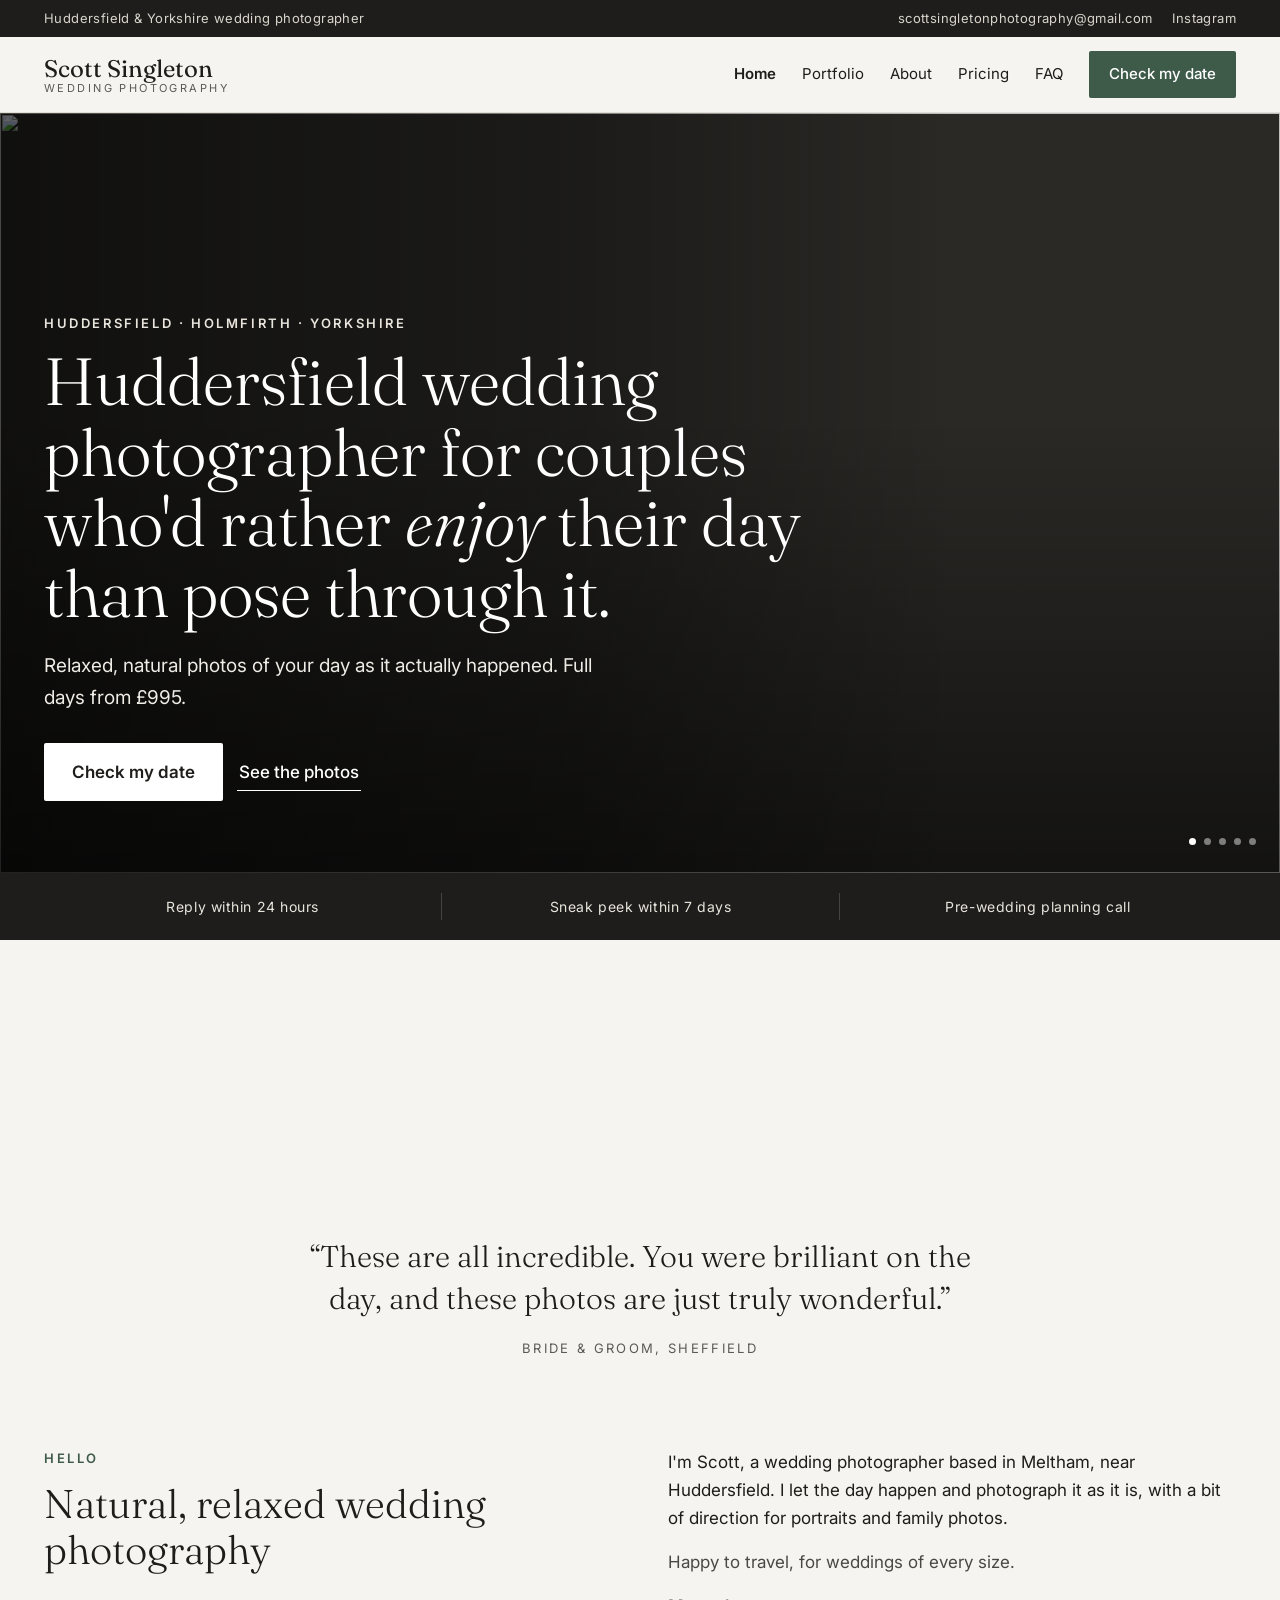
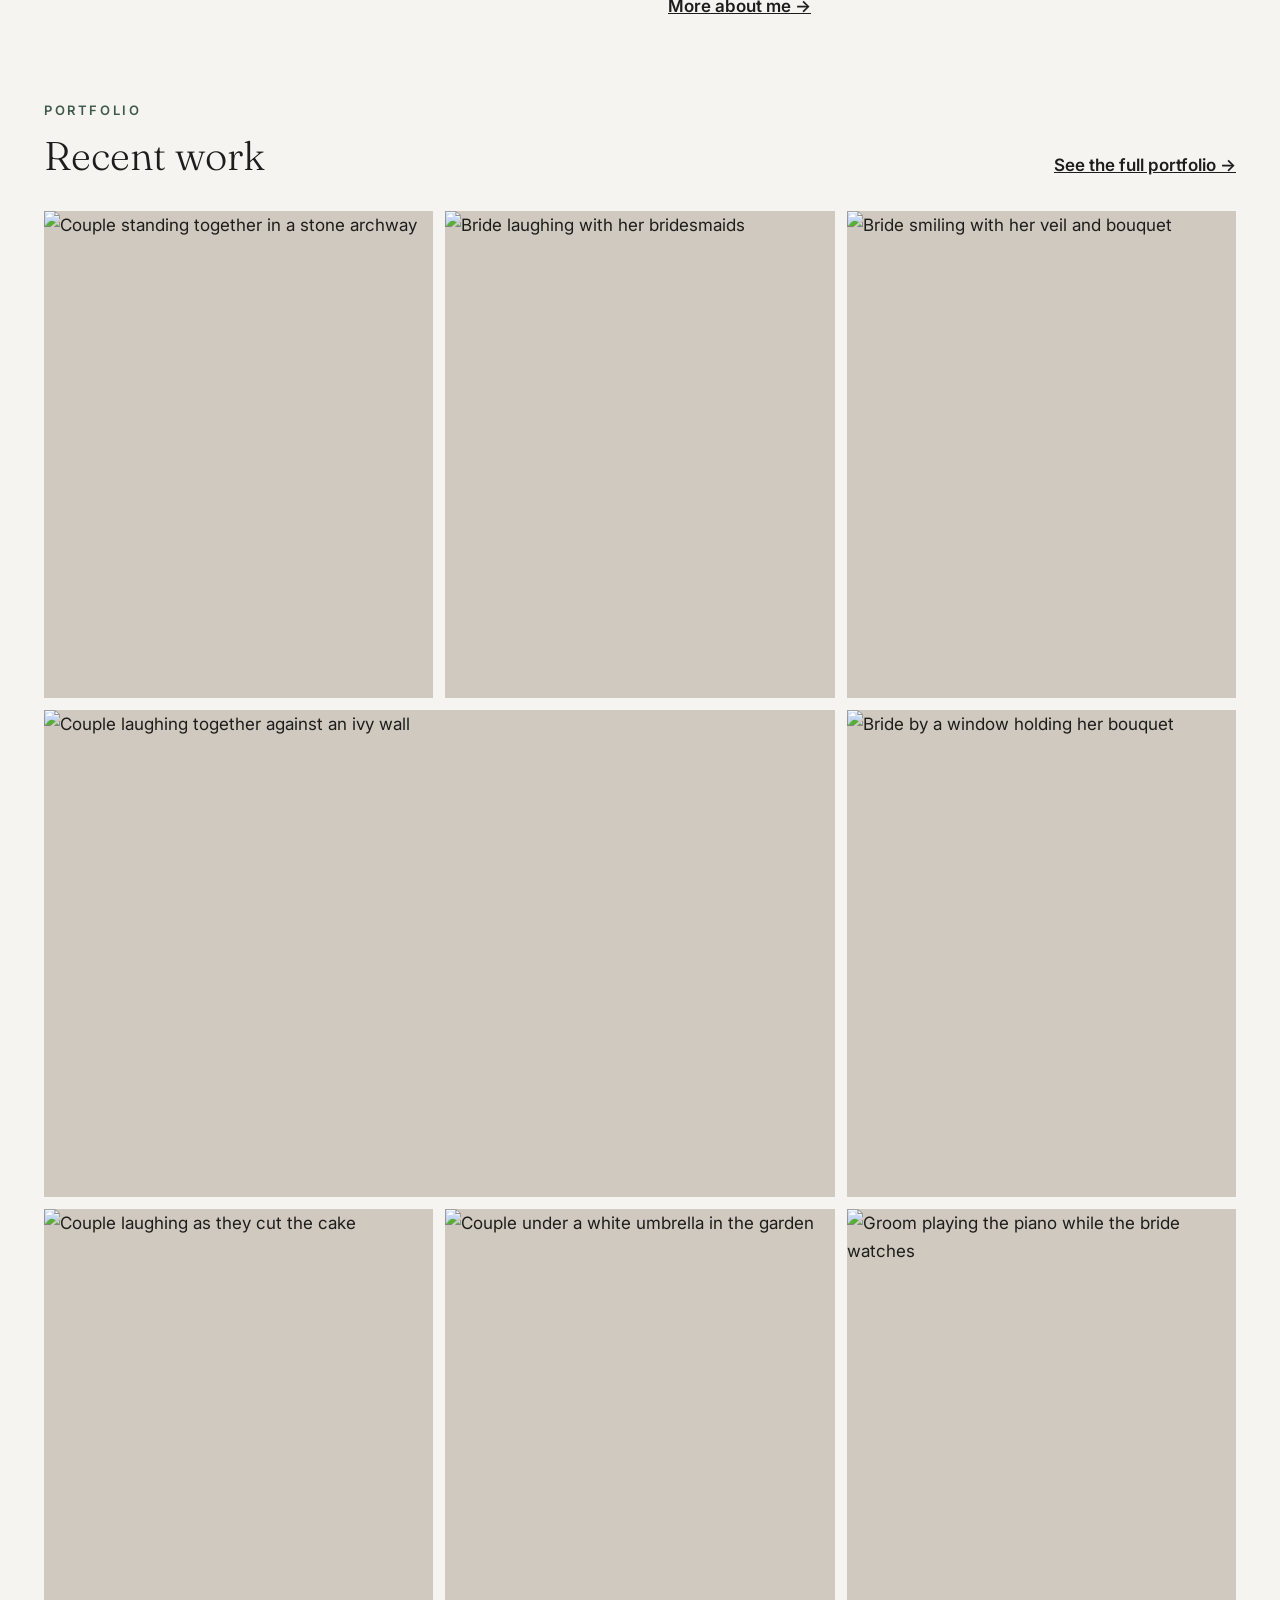
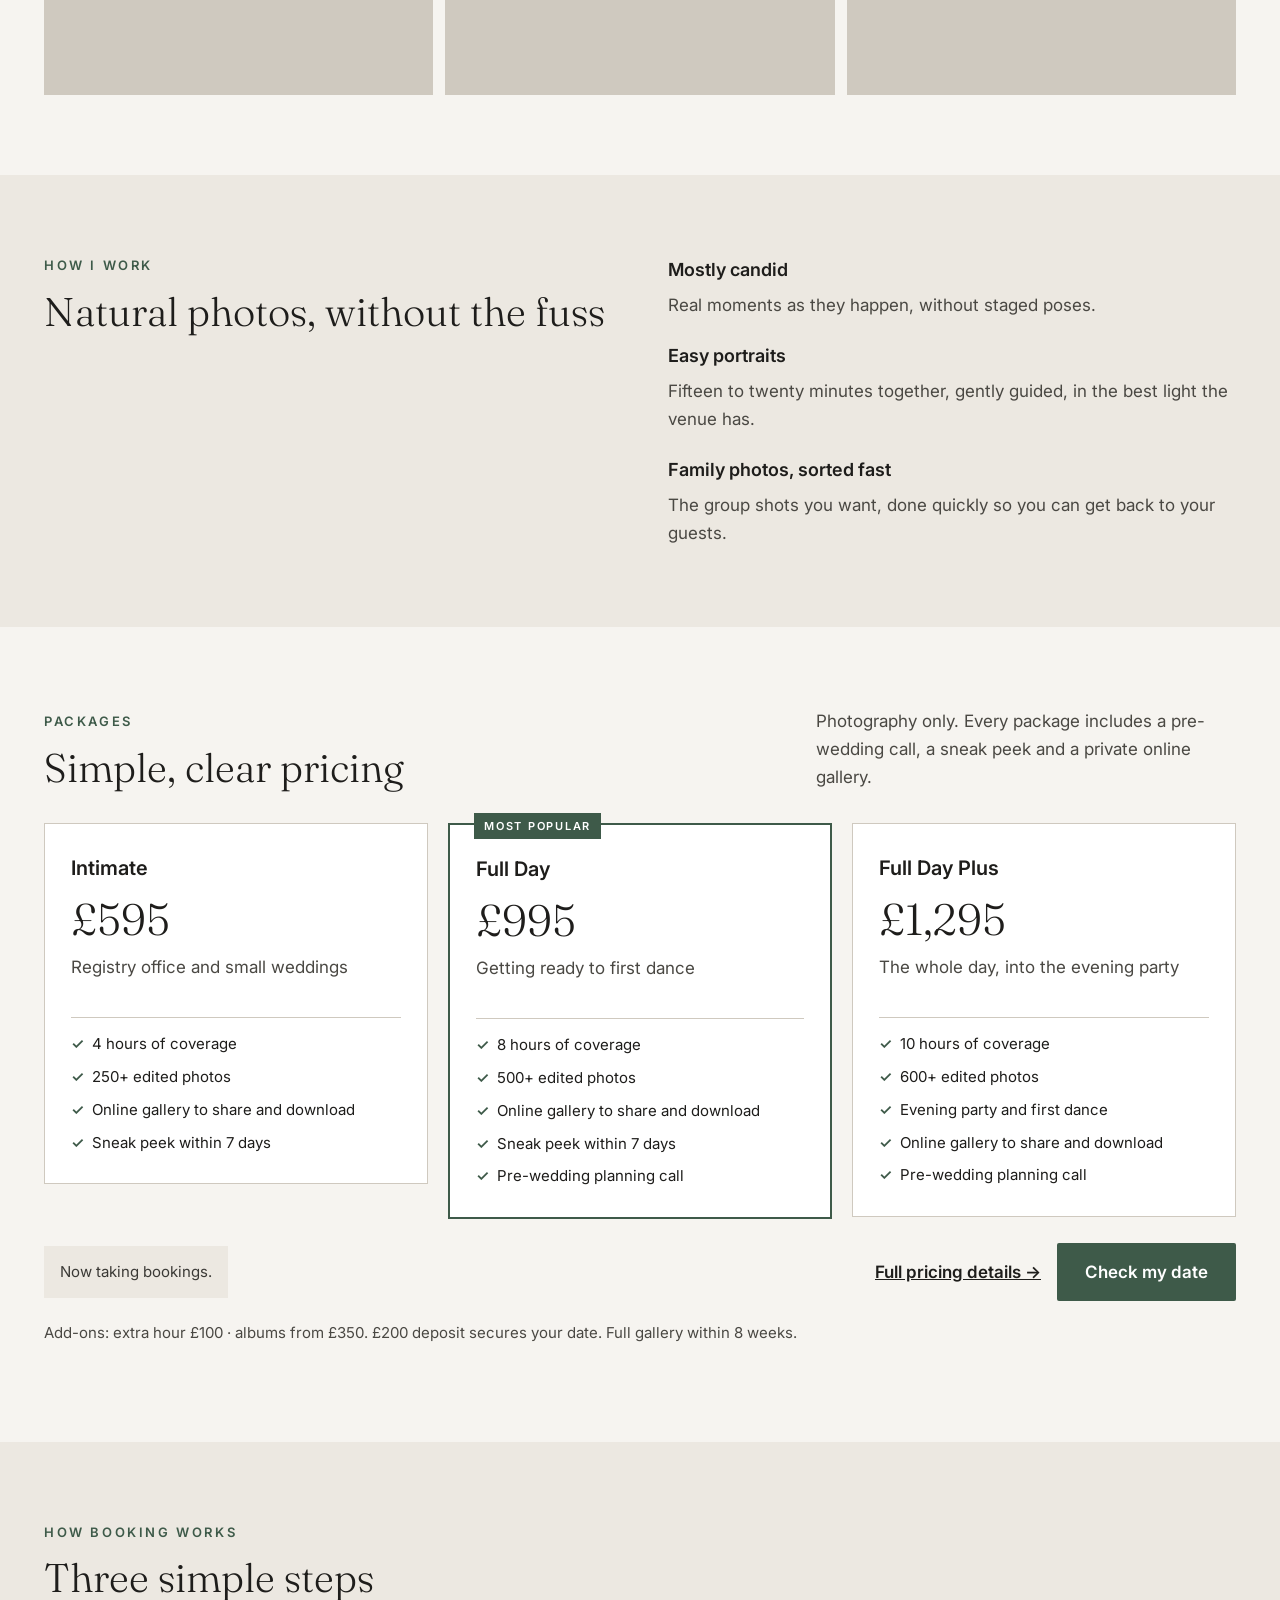
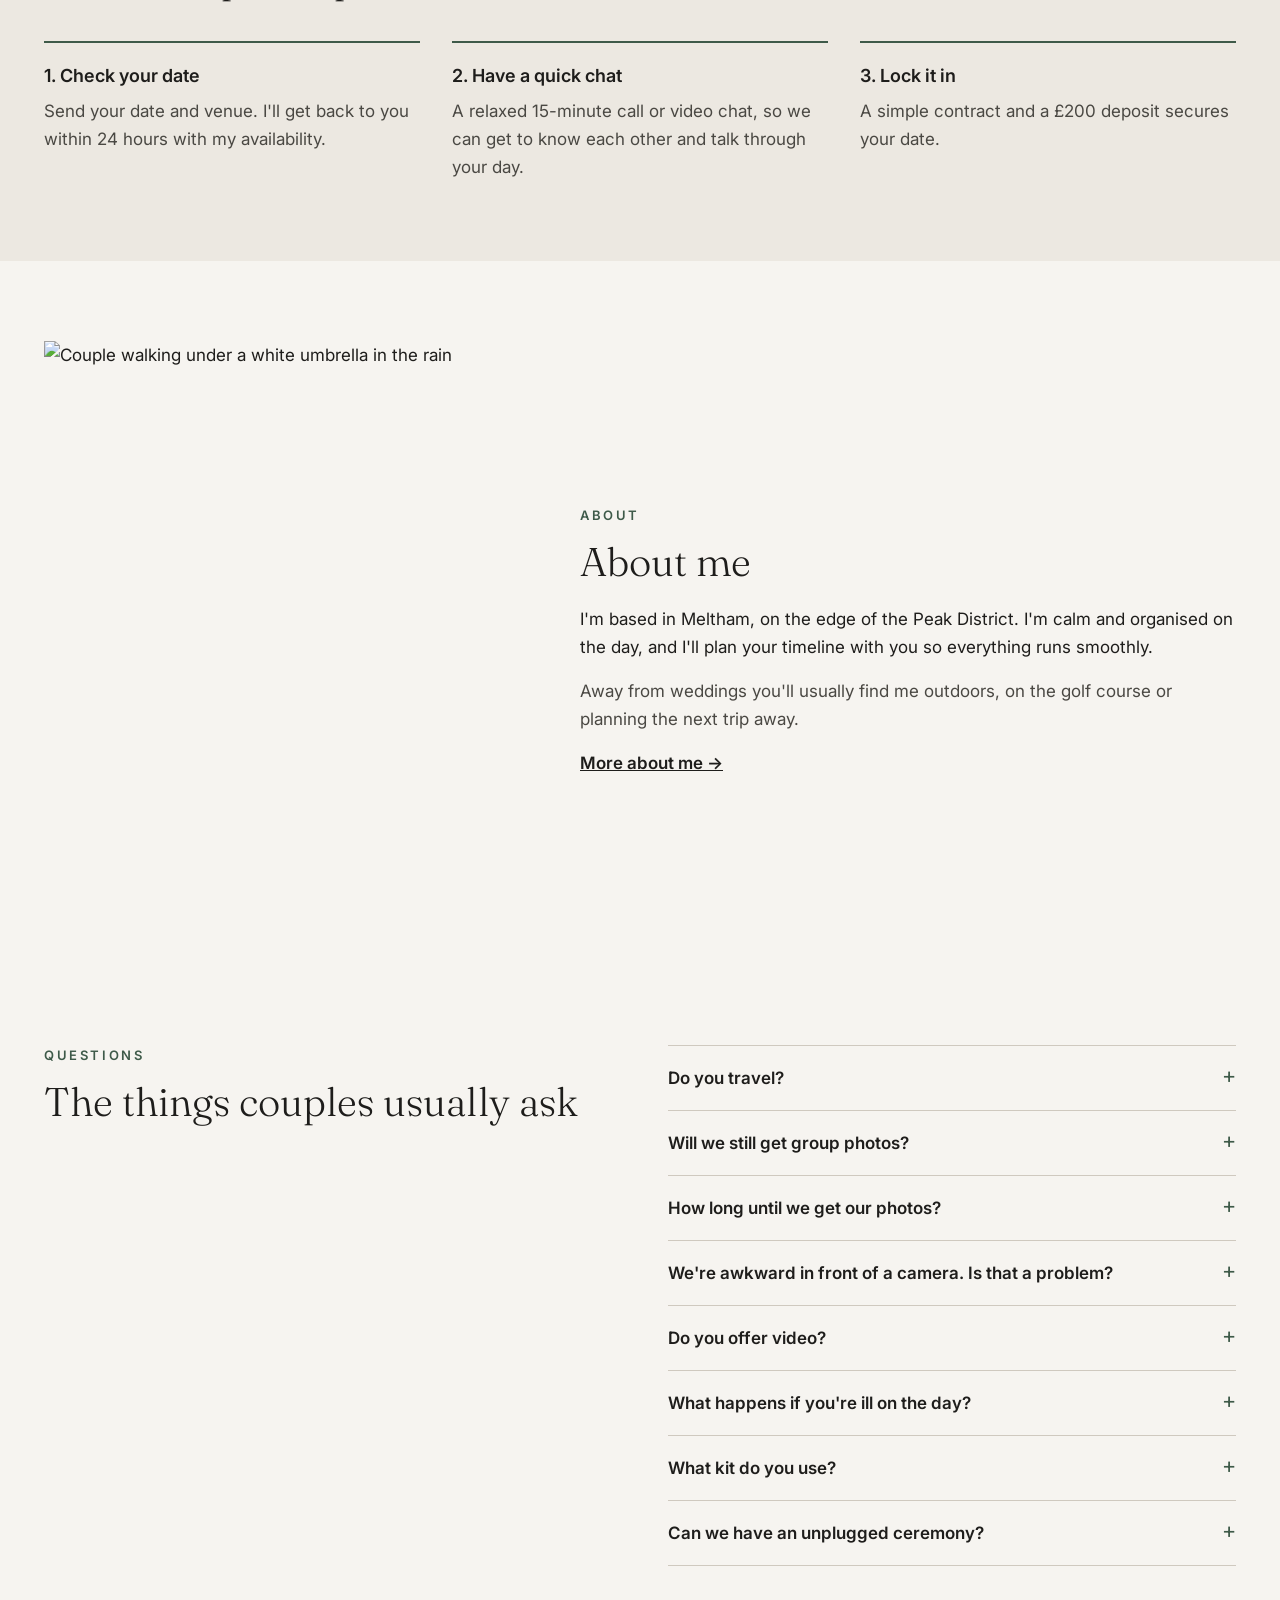
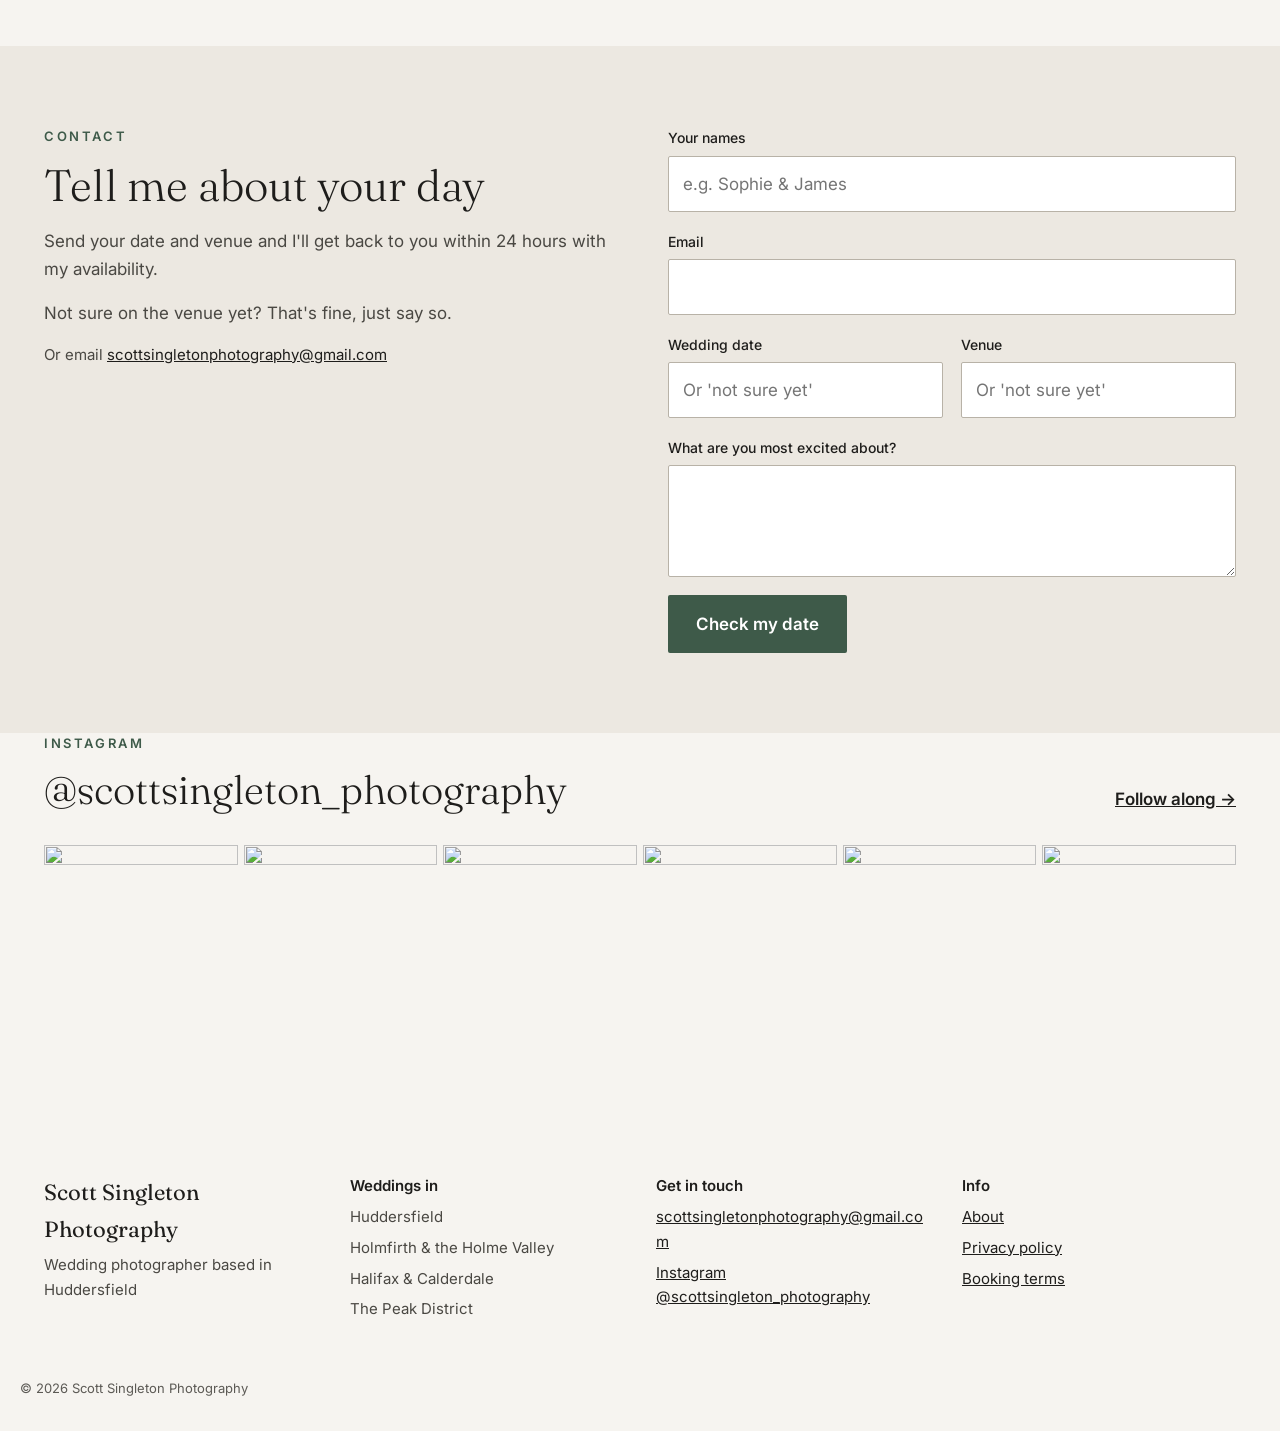
==== index.html @ a610e722 "Add files via upload" ====
<!doctype html>
<html lang="en-GB">
<head>
<meta charset="utf-8">
<meta name="viewport" content="width=device-width, initial-scale=1">
<title>Huddersfield Wedding Photographer | Scott Singleton Photography</title>
<meta name="description" content="Relaxed, natural wedding photography in Huddersfield, Holmfirth and across Yorkshire. Full days from £995. Check your date with Scott Singleton.">
<link rel="canonical" href="https://scottsingletonphotography.com/">
<meta property="og:title" content="Scott Singleton Photography – Huddersfield wedding photographer">
<meta property="og:description" content="Relaxed, natural wedding photography. Full days from £995.">
<meta property="og:image" content="https://scottsingletonphotography.com/images/hero-sparklers.jpg">
<meta property="og:type" content="website">
<link rel="icon" href="data:image/svg+xml,<svg xmlns='http://www.w3.org/2000/svg' viewBox='0 0 32 32'><rect width='32' height='32' fill='%233E5A49'/><text x='16' y='22' font-family='Georgia' font-size='16' fill='white' text-anchor='middle'>SS</text></svg>">
<link rel="preconnect" href="https://fonts.googleapis.com">
<link rel="preconnect" href="https://fonts.gstatic.com" crossorigin>
<link href="https://fonts.googleapis.com/css2?family=Fraunces:ital,opsz,wght@0,9..144,300;0,9..144,400;1,9..144,300&family=Inter:wght@400;500;600&display=swap" rel="stylesheet">
<link rel="stylesheet" href="style.css">
<script type="application/ld+json">{"@context":"https://schema.org","@type":"LocalBusiness","name":"Scott Singleton Photography","description":"Wedding photographer based in Huddersfield","url":"https://scottsingletonphotography.com","email":"scottsingletonphotography@gmail.com","image":"https://scottsingletonphotography.com/images/hero-sparklers.jpg","priceRange":"£595–£1295","address":{"@type":"PostalAddress","addressLocality":"Meltham, Huddersfield","addressRegion":"West Yorkshire","addressCountry":"GB"},"areaServed":["Huddersfield","Holmfirth","Halifax","West Yorkshire","Peak District"],"sameAs":["https://www.instagram.com/scottsingleton_photography/"]}</script>
</head>
<body>

<div class="topbar"><div class="wrap"><span>Huddersfield &amp; Yorkshire wedding photographer</span><span class="tb-r"><a href="mailto:scottsingletonphotography@gmail.com">scottsingletonphotography@gmail.com</a><a href="https://www.instagram.com/scottsingleton_photography/">Instagram</a></span></div></div>
<header class="site-header">
<div class="wrap">
<a class="brand" href="./"><b>Scott Singleton</b><small>Wedding Photography</small></a>
<nav class="nav" aria-label="Main">
<a href="./" aria-current="page">Home</a>
<a href="portfolio.html">Portfolio</a>
<a href="about.html">About</a>
<a href="pricing.html">Pricing</a>
<a href="#faq">FAQ</a>
<a class="btn" href="#contact">Check my date</a>
</nav>
</div>
</header>

<main>
<section class="hero" id="top">
<div class="slides" aria-hidden="true">
<img class="slide is-on" src="images/hero-sparklers.jpg" alt="" fetchpriority="high">
<img class="slide" style="object-position:center 60%" src="images/hero-manor.jpg" alt="" loading="lazy" decoding="async">
<img class="slide" style="object-position:center 35%" src="images/hero-bridesmaids-wide.jpg" alt="" loading="lazy" decoding="async">
<img class="slide" src="images/hero-bench.jpg" alt="" loading="lazy" decoding="async">
<img class="slide" style="object-position:center 30%" src="images/hero-ivy.jpg" alt="" loading="lazy" decoding="async">
</div>
<div class="dots" aria-hidden="true"></div>
<div class="wrap">
<p class="eyebrow">Huddersfield · Holmfirth · Yorkshire</p>
<h1>Huddersfield wedding photographer for couples who'd rather <em>enjoy</em> their day than pose through it.</h1>
<p class="lead">Relaxed, natural photos of your day as it actually happened. Full days from £995.</p>
<div class="actions">
<a class="btn btn-light" href="#contact">Check my date</a>
<a class="ghost" href="#portfolio">See the photos</a>
</div>
</div>
</section>

<div class="trust" aria-label="What you can expect">
<div class="wrap">
<span>Reply within 24 hours</span>
<span>Sneak peek within 7 days</span>
<span>Pre-wedding planning call</span>
</div>
</div>
<div class="strip" aria-label="Recent photos"><a href="portfolio.html"><img src="images/p/pb050.jpg" alt="" loading="lazy" decoding="async"></a><a href="portfolio.html"><img src="images/p/hc133.jpg" alt="" loading="lazy" decoding="async"></a><a href="portfolio.html"><img src="images/p/pb126.jpg" alt="" loading="lazy" decoding="async"></a><a href="portfolio.html"><img src="images/p/pb103.jpg" alt="" loading="lazy" decoding="async"></a><a href="portfolio.html"><img src="images/p/hc122.jpg" alt="" loading="lazy" decoding="async"></a><a href="portfolio.html"><img src="images/p/hc130.jpg" alt="" loading="lazy" decoding="async"></a><a href="portfolio.html"><img src="images/p/pb040.jpg" alt="" loading="lazy" decoding="async"></a><a href="portfolio.html"><img src="images/p/pb129.jpg" alt="" loading="lazy" decoding="async"></a><a href="portfolio.html"><img src="images/p/hc157.jpg" alt="" loading="lazy" decoding="async"></a><a href="portfolio.html"><img src="images/p/pb001.jpg" alt="" loading="lazy" decoding="async"></a></div>

<section class="review" aria-label="What couples say">
<div class="wrap">
<figure>
<blockquote>&ldquo;These are all incredible. You were brilliant on the day, and these photos are just truly wonderful.&rdquo;</blockquote>
<figcaption>Bride &amp; Groom, Sheffield</figcaption>
</figure>
</div>
</section>
<section>
<div class="wrap split">
<div><p class="eyebrow">Hello</p><h2>Natural, relaxed wedding photography</h2></div>
<div>
<p>I'm Scott, a wedding photographer based in Meltham, near Huddersfield. I let the day happen and photograph it as it is, with a bit of direction for portraits and family photos.</p>
<p class="muted">Happy to travel, for weddings of every size.</p>
<a class="link" href="about.html">More about me →</a>
</div>
</div>
</section>

<section id="portfolio" style="padding-top:0">
<div class="wrap">
<div class="sechead"><div><p class="eyebrow">Portfolio</p><h2>Recent work</h2></div><a class="link" href="portfolio.html">See the full portfolio →</a></div>
<div class="grid">
<figure><img src="images/archway.jpg" alt="Couple standing together in a stone archway" loading="lazy" decoding="async"></figure>
<figure><img src="images/p/pb103.jpg" alt="Bride laughing with her bridesmaids" loading="lazy" decoding="async"></figure>
<figure><img src="images/bride-veil.jpg" alt="Bride smiling with her veil and bouquet" loading="lazy" decoding="async"></figure>
<figure class="wide"><img src="images/hero-ivy.jpg" alt="Couple laughing together against an ivy wall" loading="lazy" decoding="async"></figure>
<figure><img src="images/window-bride.jpg" alt="Bride by a window holding her bouquet" loading="lazy" decoding="async"></figure>
<figure><img src="images/p/hc122.jpg" alt="Couple laughing as they cut the cake" loading="lazy" decoding="async"></figure>
<figure><img src="images/umbrella-couple.jpg" alt="Couple under a white umbrella in the garden" loading="lazy" decoding="async"></figure>
<figure><img src="images/piano.jpg" alt="Groom playing the piano while the bride watches" loading="lazy" decoding="async"></figure>
</div>
</div>
</section>

<section class="bg-stone">
<div class="wrap split">
<div>
<p class="eyebrow">How I work</p>
<h2>Natural photos, without the fuss</h2>
</div>
<div style="display:flex;flex-direction:column;gap:22px">
<div><h3>Mostly candid</h3><p class="muted" style="margin:0">Real moments as they happen, without staged poses.</p></div>
<div><h3>Easy portraits</h3><p class="muted" style="margin:0">Fifteen to twenty minutes together, gently guided, in the best light the venue has.</p></div>
<div><h3>Family photos, sorted fast</h3><p class="muted" style="margin:0">The group shots you want, done quickly so you can get back to your guests.</p></div>
</div>
</div>
</section>

<section id="pricing">
<div class="wrap">
<div class="sechead"><div><p class="eyebrow">Packages</p><h2>Simple, clear pricing</h2></div><p class="muted" style="margin:0;max-width:420px">Photography only. Every package includes a pre-wedding call, a sneak peek and a private online gallery.</p></div>
<div class="packages">
<article class="pkg">
<h3>Intimate</h3><p class="price">£595</p><p class="muted">Registry office and small weddings</p>
<ul><li>4 hours of coverage</li><li>250+ edited photos</li><li>Online gallery to share and download</li><li>Sneak peek within 7 days</li></ul>
</article>
<article class="pkg pkg-main">
<p class="tag">Most popular</p>
<h3>Full Day</h3><p class="price">£995</p><p class="muted">Getting ready to first dance</p>
<ul><li>8 hours of coverage</li><li>500+ edited photos</li><li>Online gallery to share and download</li><li>Sneak peek within 7 days</li><li>Pre-wedding planning call</li></ul>
</article>
<article class="pkg">
<h3>Full Day Plus</h3><p class="price">£1,295</p><p class="muted">The whole day, into the evening party</p>
<ul><li>10 hours of coverage</li><li>600+ edited photos</li><li>Evening party and first dance</li><li>Online gallery to share and download</li><li>Pre-wedding planning call</li></ul>
</article>
</div>
<div class="pkg-foot"><p class="note" style="margin:0">Now taking bookings.</p><div style="display:flex;gap:16px;align-items:center;flex-wrap:wrap"><a class="link" href="pricing.html">Full pricing details →</a><a class="btn" href="#contact">Check my date</a></div></div>
<p class="muted" style="font-size:15px;margin-top:20px">Add-ons: extra hour £100 · albums from £350. £200 deposit secures your date. Full gallery within 8 weeks.</p>
</div>
</section>

<section class="bg-stone">
<div class="wrap">
<p class="eyebrow">How booking works</p>
<h2 style="margin-bottom:40px">Three simple steps</h2>
<ol class="steps">
<li><h3>1. Check your date</h3><p>Send your date and venue. I'll get back to you within 24 hours with my availability.</p></li>
<li><h3>2. Have a quick chat</h3><p>A relaxed 15-minute call or video chat, so we can get to know each other and talk through your day.</p></li>
<li><h3>3. Lock it in</h3><p>A simple contract and a £200 deposit secures your date.</p></li>
</ol>
</div>
</section>

<section>
<div class="wrap split center">
<img class="portrait" src="images/umbrella-walk.jpg" alt="Couple walking under a white umbrella in the rain" loading="lazy" decoding="async" style="max-width:480px">
<div>
<p class="eyebrow">About</p>
<h2 style="margin-bottom:20px">About me</h2>
<p>I'm based in Meltham, on the edge of the Peak District. I'm calm and organised on the day, and I'll plan your timeline with you so everything runs smoothly.</p>
<p class="muted">Away from weddings you'll usually find me outdoors, on the golf course or planning the next trip away.</p>
<a class="link" href="about.html">More about me →</a>
</div>
</div>
</section>

<section id="faq" style="padding-top:24px">
<div class="wrap split">
<div>
<p class="eyebrow">Questions</p>
<h2>The things couples usually ask</h2>
</div>
<div>
<details><summary>Do you travel?</summary><p>Yes. Anywhere within 30 miles of Huddersfield is included, and further afield is 45p a mile.</p></details>
<details><summary>Will we still get group photos?</summary><p>Yes. Send me your list before the day and I'll work through it quickly, usually in 20 minutes or less, so you can get back to your guests.</p></details>
<details><summary>How long until we get our photos?</summary><p>A sneak peek within 7 days and your full gallery within 8 weeks, often sooner.</p></details>
<details><summary>We're awkward in front of a camera. Is that a problem?</summary><p>Not at all. Most couples say this. The day is mostly candid, and for portraits I'll give you simple things to do rather than poses to hold.</p></details>
<details><summary>Do you offer video?</summary><p>No, I focus on photography only. I'm happy to work alongside your videographer.</p></details>
<details><summary>What happens if you're ill on the day?</summary><p>It's very unlikely, but if I can't make it I'll arrange a suitable photographer to cover your wedding. If that isn't possible, you'll get a full refund.</p></details>
<details><summary>What kit do you use?</summary><p>Professional Canon mirrorless cameras with fast lenses, so dark churches and evening receptions are no problem.</p></details>
<details><summary>Can we have an unplugged ceremony?</summary><p>Yes, and I'd recommend it. Your officiant can ask guests to put phones away, so you get photos of faces rather than screens.</p></details>
</div>
</div>
</section>

<section id="contact" class="bg-stone">
<div class="wrap split">
<div>
<p class="eyebrow">Contact</p>
<h2 style="font-size:clamp(34px,4vw,44px);margin-bottom:16px">Tell me about your day</h2>
<p class="muted">Send your date and venue and I'll get back to you within 24 hours with my availability.</p>
<p class="muted">Not sure on the venue yet? That's fine, just say so.</p>
<p style="font-size:15px" class="muted">Or email <a href="mailto:scottsingletonphotography@gmail.com">scottsingletonphotography@gmail.com</a></p>
</div>
<form class="enquiry" action="https://formsubmit.co/scottsingletonphotography@gmail.com" method="POST">
<input type="hidden" name="_subject" value="New wedding enquiry – scottsingletonphotography.com">
<input type="hidden" name="_next" value="https://scottsingletonphotography.com/thanks.html">
<input type="hidden" name="_template" value="table">
<input type="text" name="_honey" class="hp" tabindex="-1" autocomplete="off" aria-hidden="true">
<div class="field full"><label for="names">Your names</label><input id="names" name="Names" type="text" placeholder="e.g. Sophie & James" required></div>
<div class="field full"><label for="email">Email</label><input id="email" name="email" type="email" required></div>
<div class="field"><label for="date">Wedding date</label><input id="date" name="Wedding date" type="text" placeholder="Or 'not sure yet'"></div>
<div class="field"><label for="venue">Venue</label><input id="venue" name="Venue" type="text" placeholder="Or 'not sure yet'"></div>
<div class="field full"><label for="excited">What are you most excited about?</label><textarea id="excited" name="Most excited about" rows="3"></textarea></div>
<div class="field full"><button class="btn" type="submit" style="justify-self:start;width:max-content">Check my date</button></div>
</form>
</div>
</section>
<section class="ig">
<div class="wrap">
<div class="sechead"><div><p class="eyebrow">Instagram</p><h2>@scottsingleton_photography</h2></div><a class="link" href="https://www.instagram.com/scottsingleton_photography/">Follow along →</a></div>
<div class="iggrid"><a href="https://www.instagram.com/scottsingleton_photography/"><img src="images/p/hc189.jpg" alt="" loading="lazy" decoding="async"></a><a href="https://www.instagram.com/scottsingleton_photography/"><img src="images/p/pb103.jpg" alt="" loading="lazy" decoding="async"></a><a href="https://www.instagram.com/scottsingleton_photography/"><img src="images/p/hc066.jpg" alt="" loading="lazy" decoding="async"></a><a href="https://www.instagram.com/scottsingleton_photography/"><img src="images/p/pb017.jpg" alt="" loading="lazy" decoding="async"></a><a href="https://www.instagram.com/scottsingleton_photography/"><img src="images/p/hc122.jpg" alt="" loading="lazy" decoding="async"></a><a href="https://www.instagram.com/scottsingleton_photography/"><img src="images/p/pb085.jpg" alt="" loading="lazy" decoding="async"></a></div>
</div>
</section>
</main>

<footer class="site-footer">
<div class="wrap">
<div class="col"><span class="title">Scott Singleton Photography</span><span>Wedding photographer based in Huddersfield</span></div>
<div class="col"><b>Weddings in</b><span>Huddersfield</span><span>Holmfirth &amp; the Holme Valley</span><span>Halifax &amp; Calderdale</span><span>The Peak District</span></div>
<div class="col"><b>Get in touch</b><a href="mailto:scottsingletonphotography@gmail.com">scottsingletonphotography@gmail.com</a><a href="https://www.instagram.com/scottsingleton_photography/" rel="me">Instagram @scottsingleton_photography</a></div>
<div class="col"><b>Info</b><a href="about.html">About</a><a href="privacy.html">Privacy policy</a><a href="terms.html">Booking terms</a></div>
</div>
</footer>
<div class="wrap legal">© 2026 Scott Singleton Photography</div>
<script>
(function(){var s=[].slice.call(document.querySelectorAll('.hero .slide'));if(s.length<2)return;
var d=document.querySelector('.hero .dots'),i=0,t;
s.forEach(function(_,n){var b=document.createElement('span');if(!n)b.className='on';d.appendChild(b);});
var dots=[].slice.call(d.children);
s.slice(1).forEach(function(im){im.loading='eager';});
function go(n){s[i].classList.remove('is-on');dots[i].className='';i=n%s.length;s[i].classList.add('is-on');dots[i].className='on';}
function start(){t=setInterval(function(){go(i+1)},5000);}
if(!matchMedia('(prefers-reduced-motion: reduce)').matches)start();
document.addEventListener('visibilitychange',function(){clearInterval(t);if(!document.hidden)start();});
})();
</script>
</body>
</html>
---- style.css ----
:root{--ink:#1E1D1B;--muted:#4A4843;--soft:#5C5A55;--paper:#F6F4F0;--stone:#ECE8E1;--line:#CFC9BF;--accent:#3E5A49;--accent-dark:#2F4638}
*{box-sizing:border-box}
html{scroll-behavior:smooth;scroll-padding-top:80px}
body{margin:0;background:var(--paper);color:var(--ink);font-family:Inter,system-ui,-apple-system,sans-serif;font-size:17px;line-height:1.65;-webkit-font-smoothing:antialiased}
img{display:block;max-width:100%;height:auto}
a{color:var(--ink)}a:hover{color:var(--accent)}
.wrap{max-width:1240px;margin:0 auto;padding-left:24px;padding-right:24px}
.serif{font-family:Fraunces,Georgia,serif;font-weight:300}
h1,h2{font-family:Fraunces,Georgia,serif;font-weight:300;margin:0}
h2{font-size:clamp(30px,3.4vw,40px);line-height:1.15}
h3{margin:0 0 6px;font-size:18px;font-weight:600}
p{margin:0 0 16px}
.eyebrow{margin:0 0 12px;font-size:13px;letter-spacing:.2em;text-transform:uppercase;color:var(--accent);font-weight:600}
.muted{color:var(--muted)}
.btn{display:inline-block;text-decoration:none;background:var(--accent);color:#fff;padding:15px 28px;border-radius:2px;font-weight:600;border:0;font:inherit;font-weight:600;cursor:pointer}
.btn:hover{background:var(--accent-dark);color:#fff}
.btn-light{background:#fff;color:var(--ink)}.btn-light:hover{background:var(--stone);color:var(--ink)}
.link{font-weight:600}
section{padding:96px 0}
.bg-stone{background:var(--stone)}
.bg-dark{background:var(--ink);color:var(--paper)}

/* header */
.site-header{position:sticky;top:0;z-index:20;background:rgba(246,244,240,.96);backdrop-filter:blur(6px);border-bottom:1px solid #E2DED6}
.site-header .wrap{display:flex;align-items:center;justify-content:space-between;gap:16px;padding-top:14px;padding-bottom:14px}
.brand{text-decoration:none;display:flex;flex-direction:column;line-height:1.1}
.brand b{font-family:Fraunces,Georgia,serif;font-weight:400;font-size:24px}
.brand small{font-size:11px;letter-spacing:.22em;text-transform:uppercase;color:var(--soft)}
.nav{display:flex;align-items:center;gap:26px;font-size:15px}
.nav a{text-decoration:none}
.nav a.btn{padding:11px 20px;font-weight:500;white-space:nowrap}
@media(max-width:420px){.nav a.btn{padding:10px 14px;font-size:14px}}
.nav a[aria-current]{font-weight:600}
@media(max-width:820px){.nav a:not(.btn){display:none}.brand b{font-size:20px}}

/* hero */
.hero{position:relative;min-height:min(86vh,760px);display:flex;align-items:flex-end;color:#fff;padding:0;overflow:hidden;background:#2a2926}
.slides{position:absolute;inset:0}
.slide{position:absolute;inset:0;width:100%;height:100%;object-fit:cover;object-position:center 40%;opacity:0;transform:scale(1.06);transition:opacity 1.4s ease,transform 7s ease-out}
.slide.is-on{opacity:1;transform:scale(1)}
.dots{position:absolute;z-index:2;right:24px;bottom:28px;display:flex;gap:8px}
.dots span{width:7px;height:7px;border-radius:50%;background:rgba(255,255,255,.45);transition:background .4s}
.dots span.on{background:#fff}
@media(prefers-reduced-motion:reduce){.slide{transition:none;transform:none}}
.hero::after{content:"";position:absolute;inset:0;background:linear-gradient(90deg,rgba(0,0,0,.62) 0%,rgba(0,0,0,.35) 45%,rgba(0,0,0,0) 75%),linear-gradient(180deg,rgba(0,0,0,0) 40%,rgba(0,0,0,.55) 100%)}
.hero .wrap{position:relative;z-index:1;width:100%;padding-bottom:72px}
.hero .eyebrow{color:#E9E5DD}
.hero h1{max-width:860px;font-size:clamp(36px,5.2vw,70px);line-height:1.06}
.hero p.lead{margin:22px 0 30px;max-width:560px;font-size:19px;color:#EFECE6}
.hero .actions{display:flex;flex-wrap:wrap;gap:14px;align-items:center}
.hero .ghost{color:#fff;font-weight:500;text-decoration:none;border-bottom:1px solid #fff;padding:4px 2px}

.trust{background:var(--ink);color:#E9E5DD;padding:0}
.trust .wrap{display:grid;grid-template-columns:repeat(auto-fit,minmax(200px,1fr));gap:12px 16px;padding-top:20px;padding-bottom:20px;font-size:14px;letter-spacing:.04em}

.split{display:flex;flex-wrap:wrap;gap:48px 56px;align-items:flex-start}
.split>*{flex:1 1 380px}
.center{align-items:center}

/* portfolio */
.grid{display:grid;grid-template-columns:repeat(3,1fr);gap:12px}
.grid figure{margin:0;overflow:hidden;background:var(--line)}
.grid img{width:100%;height:100%;aspect-ratio:4/5;object-fit:cover;transition:transform .6s ease}
.grid figure:hover img{transform:scale(1.03)}
.grid .wide{grid-column:span 2}
.grid .wide{position:relative}
.grid .wide img{position:absolute;inset:0;aspect-ratio:auto;height:100%}
@media(max-width:820px){.grid{grid-template-columns:1fr 1fr}.grid .wide{grid-column:span 2}.grid .wide img{aspect-ratio:3/2}}
@media(max-width:520px){.grid{gap:8px}}

.steps{list-style:none;margin:0;padding:0;display:grid;grid-template-columns:repeat(auto-fit,minmax(240px,1fr));gap:32px}
.steps li{border-top:2px solid var(--accent);padding-top:18px}
.steps p{margin:0;color:var(--muted)}

.ticks{list-style:none;margin:0;padding:24px 0 0;border-top:1px solid var(--line);display:flex;flex-direction:column;gap:14px}
.note{padding:14px 16px;background:var(--stone);font-size:15px;color:#3A3935}

.portrait{aspect-ratio:4/5;width:100%;object-fit:cover}

details{border-top:1px solid var(--line);padding:18px 0}
details:last-child{border-bottom:1px solid var(--line)}
summary{cursor:pointer;font-weight:600;list-style:none;display:flex;justify-content:space-between;gap:16px}
summary::-webkit-details-marker{display:none}
summary::after{content:"+";font-weight:400;font-size:22px;line-height:1;color:var(--accent)}
details[open] summary::after{content:"–"}
details p{margin:10px 0 0;color:var(--muted)}

/* form */
form.enquiry{display:grid;grid-template-columns:1fr 1fr;gap:18px}
.field{display:flex;flex-direction:column;gap:6px}
.field.full{grid-column:1/-1}
label{font-size:14px;font-weight:500}
input,textarea{font:inherit;padding:13px 14px;border:1px solid #B8B2A7;border-radius:2px;background:#fff;color:var(--ink);width:100%}
input:focus,textarea:focus{outline:2px solid var(--accent);outline-offset:1px;border-color:var(--accent)}
textarea{resize:vertical}
@media(max-width:560px){form.enquiry{grid-template-columns:1fr}}
.hp{position:absolute;left:-9999px}

.site-footer{padding:56px 0}
.site-footer .wrap{display:grid;grid-template-columns:repeat(auto-fit,minmax(210px,1fr));gap:32px;font-size:15px;color:var(--muted)}
.site-footer .col{display:flex;flex-direction:column;gap:6px}
.site-footer .title{font-family:Fraunces,Georgia,serif;font-size:22px;color:var(--ink)}
.site-footer b{color:var(--ink);font-weight:600}
.legal{font-size:13px;color:var(--soft);padding:0 0 32px}

.prose{max-width:760px}
.prose h2{margin:40px 0 12px;font-size:28px}

@media(max-width:600px){section{padding:72px 0}.hero .wrap{padding-bottom:48px}}

.ptitle{display:flex;flex-wrap:wrap;align-items:baseline;justify-content:space-between;gap:8px 24px;margin-bottom:24px;border-top:1px solid var(--line);padding-top:24px}
.ptitle p{margin:0}
.masonry{columns:3 320px;column-gap:12px}
.masonry .m{display:block;margin:0 0 12px;break-inside:avoid;overflow:hidden;background:var(--line);cursor:zoom-in}
.masonry img{width:100%;transition:transform .6s ease}
.masonry .m:hover img{transform:scale(1.03)}
@media(max-width:520px){.masonry{columns:2;column-gap:8px}.masonry .m{margin-bottom:8px}}
.lb{position:fixed;inset:0;z-index:100;background:rgba(20,19,17,.94);display:flex;align-items:center;justify-content:center;padding:24px}
.lb[hidden]{display:none}
.lb img{max-width:100%;max-height:100%;object-fit:contain}
.lb button{position:absolute;background:none;border:0;color:#fff;font-size:44px;line-height:1;cursor:pointer;padding:12px 16px}
.lb-x{top:8px;right:8px}.lb-p{left:4px;top:50%;transform:translateY(-50%)}.lb-n{right:4px;top:50%;transform:translateY(-50%)}

section{padding:80px 0}
.sechead{display:flex;flex-wrap:wrap;align-items:flex-end;justify-content:space-between;gap:12px 32px;margin-bottom:32px}
.sechead h2{margin:0}
.packages{display:grid;grid-template-columns:repeat(3,1fr);gap:20px;align-items:start}
.pkg{background:#fff;border:1px solid var(--line);padding:28px 26px;display:flex;flex-direction:column;gap:6px}
.pkg h3{font-size:20px;margin:0}
.pkg .price{font-family:Fraunces,Georgia,serif;font-weight:300;font-size:44px;line-height:1.1;margin:4px 0}
.pkg ul{list-style:none;margin:14px 0 0;padding:14px 0 0;border-top:1px solid var(--line);display:flex;flex-direction:column;gap:8px;font-size:15px}
.pkg li::before{content:"✓";color:var(--accent);margin-right:8px;font-weight:600}
.pkg-main{border:2px solid var(--accent)}
.pkg .tag{margin:0 0 4px;font-size:12px;letter-spacing:.16em;text-transform:uppercase;color:var(--accent);font-weight:600}
.pkg-foot{display:flex;flex-wrap:wrap;gap:16px;align-items:center;justify-content:space-between;margin-top:24px}
@media(max-width:900px){.packages{grid-template-columns:1fr}}
@media(max-width:820px){.grid .wide{grid-column:span 2;aspect-ratio:3/2}}
.pkg{position:relative}
.pkg .tag{position:absolute;top:-12px;left:24px;margin:0;background:var(--accent);color:#fff;padding:4px 10px;font-size:11px}

.topbar{background:var(--ink);color:#D9D5CC;font-size:13px;letter-spacing:.03em}
.topbar .wrap{display:flex;justify-content:space-between;gap:16px;padding-top:8px;padding-bottom:8px}
.topbar a{color:#D9D5CC;text-decoration:none}.topbar a:hover{color:#fff}
.tb-r{display:flex;gap:20px}
@media(max-width:700px){.topbar .wrap>span:first-child{display:none}.topbar .wrap{justify-content:center}}
.strip{display:flex;gap:6px;overflow-x:auto;scrollbar-width:none;padding:6px 0;background:var(--paper)}
.strip::-webkit-scrollbar{display:none}
.strip a{flex:0 0 auto}
.strip img{height:220px;width:auto;display:block}
@media(max-width:600px){.strip img{height:150px}}
.iggrid{display:grid;grid-template-columns:repeat(6,1fr);gap:6px}
.iggrid img{aspect-ratio:1/1;object-fit:cover;width:100%;transition:opacity .3s}
.iggrid a:hover img{opacity:.85}
@media(max-width:700px){.iggrid{grid-template-columns:repeat(3,1fr)}}
.ig{padding-top:0}

.site-footer .col{min-width:0}
.site-footer a{overflow-wrap:anywhere}
.site-footer .wrap{grid-template-columns:repeat(auto-fit,minmax(230px,1fr))}

.incl{display:grid;grid-template-columns:repeat(3,minmax(0,1fr));gap:28px 32px}
.incl h3{font-size:17px}
.incl p{margin:0;color:var(--muted);font-size:15px}
@media(max-width:820px){.incl{grid-template-columns:1fr 1fr}}
@media(max-width:520px){.incl{grid-template-columns:1fr}}
table.prices{width:100%;border-collapse:collapse;font-size:16px}
table.prices th{text-align:left;font-weight:600;padding:0 0 10px;border-bottom:1px solid var(--ink)}
table.prices th:last-child,table.prices td:last-child{text-align:right;font-variant-numeric:tabular-nums;white-space:nowrap}
table.prices td{padding:13px 0;border-bottom:1px solid var(--line)}
.steps li h3{margin-bottom:6px}

.trust .wrap{grid-template-columns:repeat(3,minmax(0,1fr));gap:0;text-align:center}
.trust .wrap span{padding:2px 12px}
.trust .wrap span+span{border-left:1px solid #45433F}
@media(max-width:600px){.trust .wrap{grid-template-columns:1fr;gap:8px}.trust .wrap span+span{border-left:0}}
.review{padding:64px 0 8px}
.review figure{margin:0 auto;max-width:860px;text-align:center}
.review blockquote{margin:0;font-family:Fraunces,Georgia,serif;font-weight:300;font-size:clamp(22px,2.6vw,30px);line-height:1.4;text-wrap:balance}
.review figcaption{margin-top:18px;font-size:13px;letter-spacing:.18em;text-transform:uppercase;color:var(--soft)}
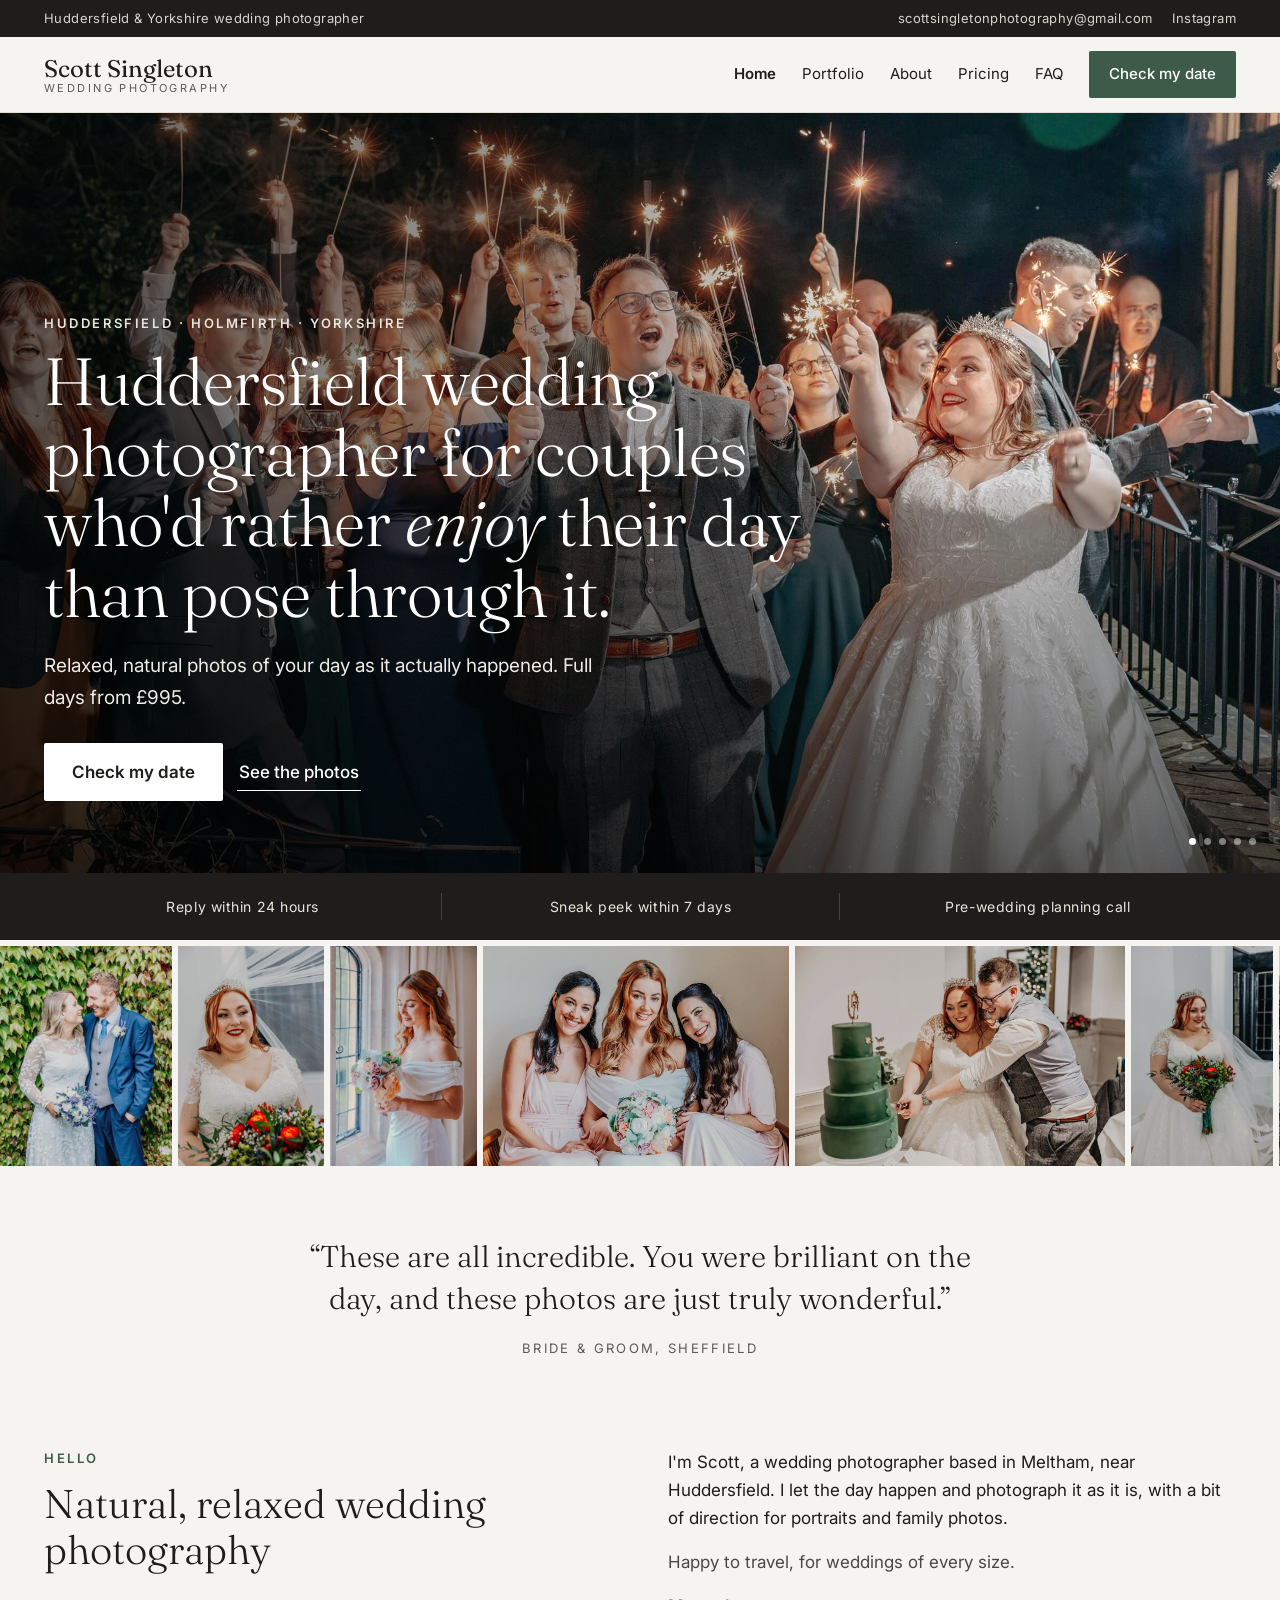
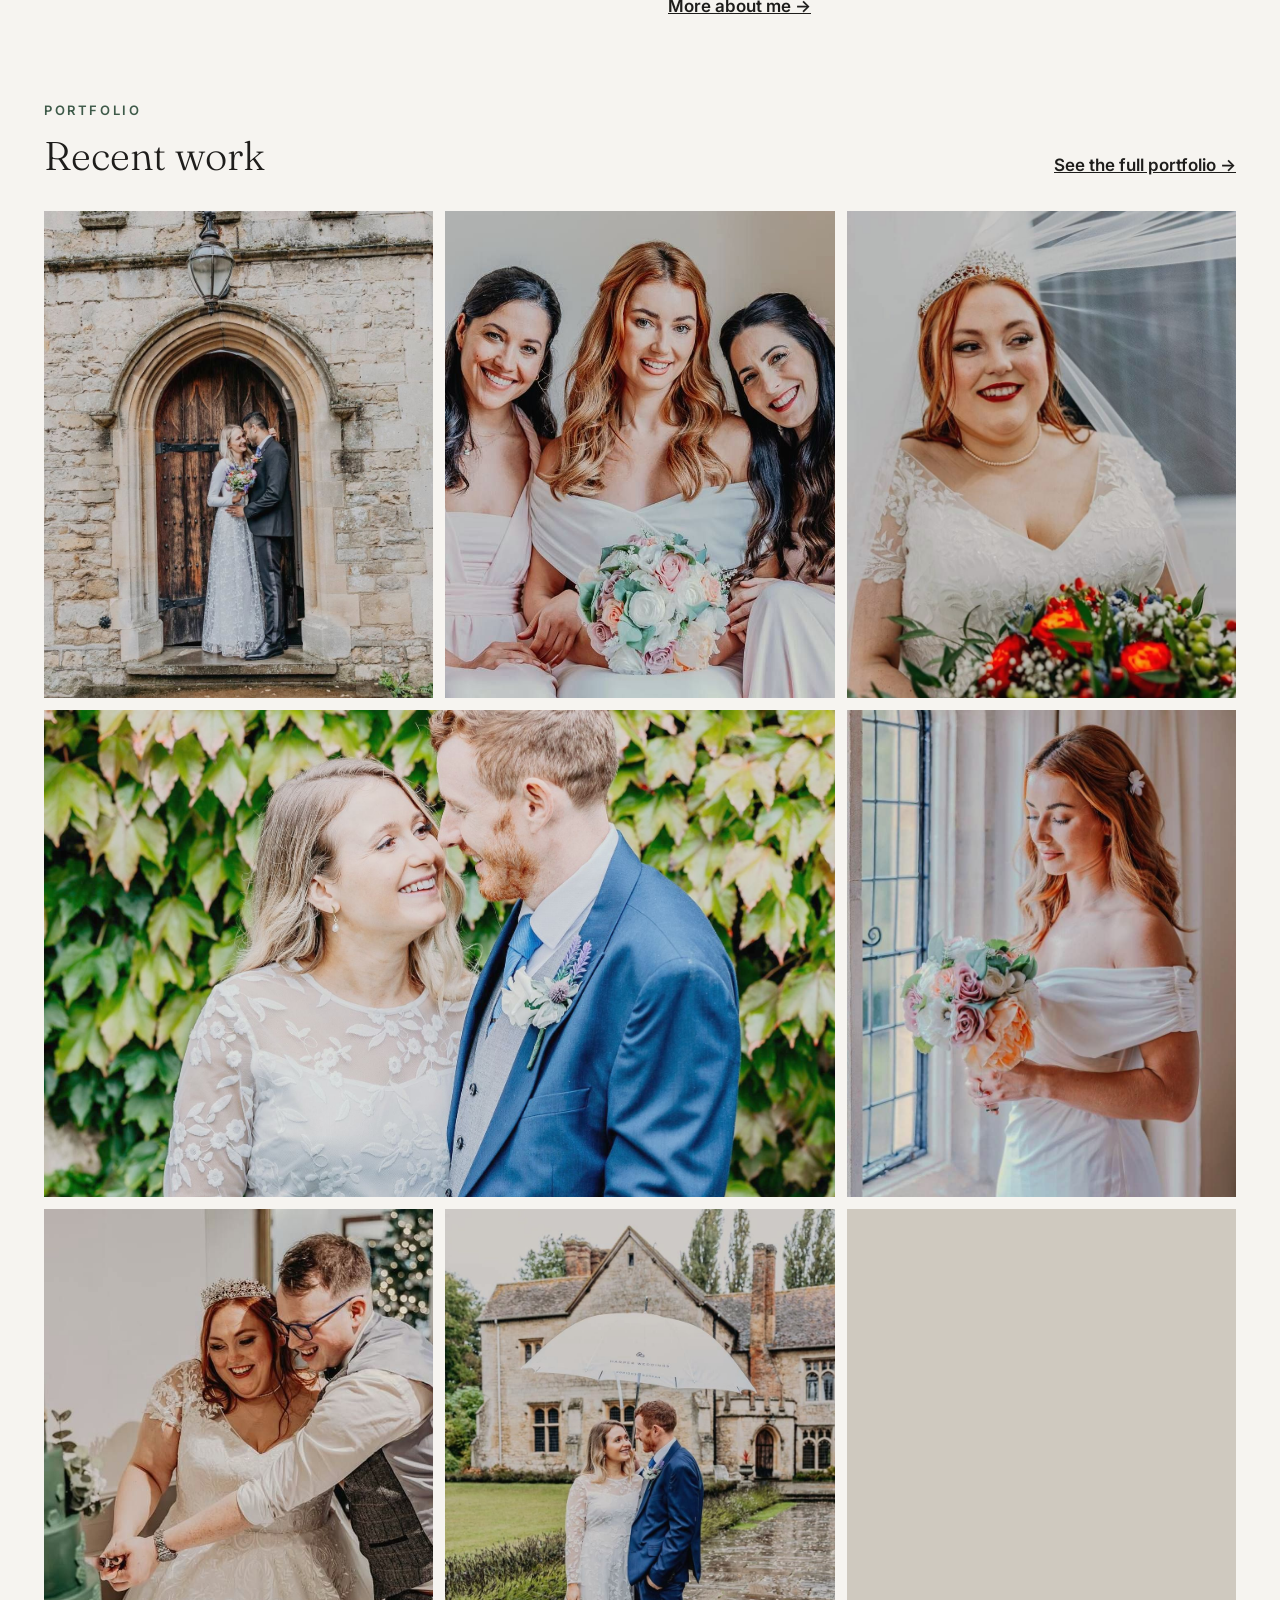
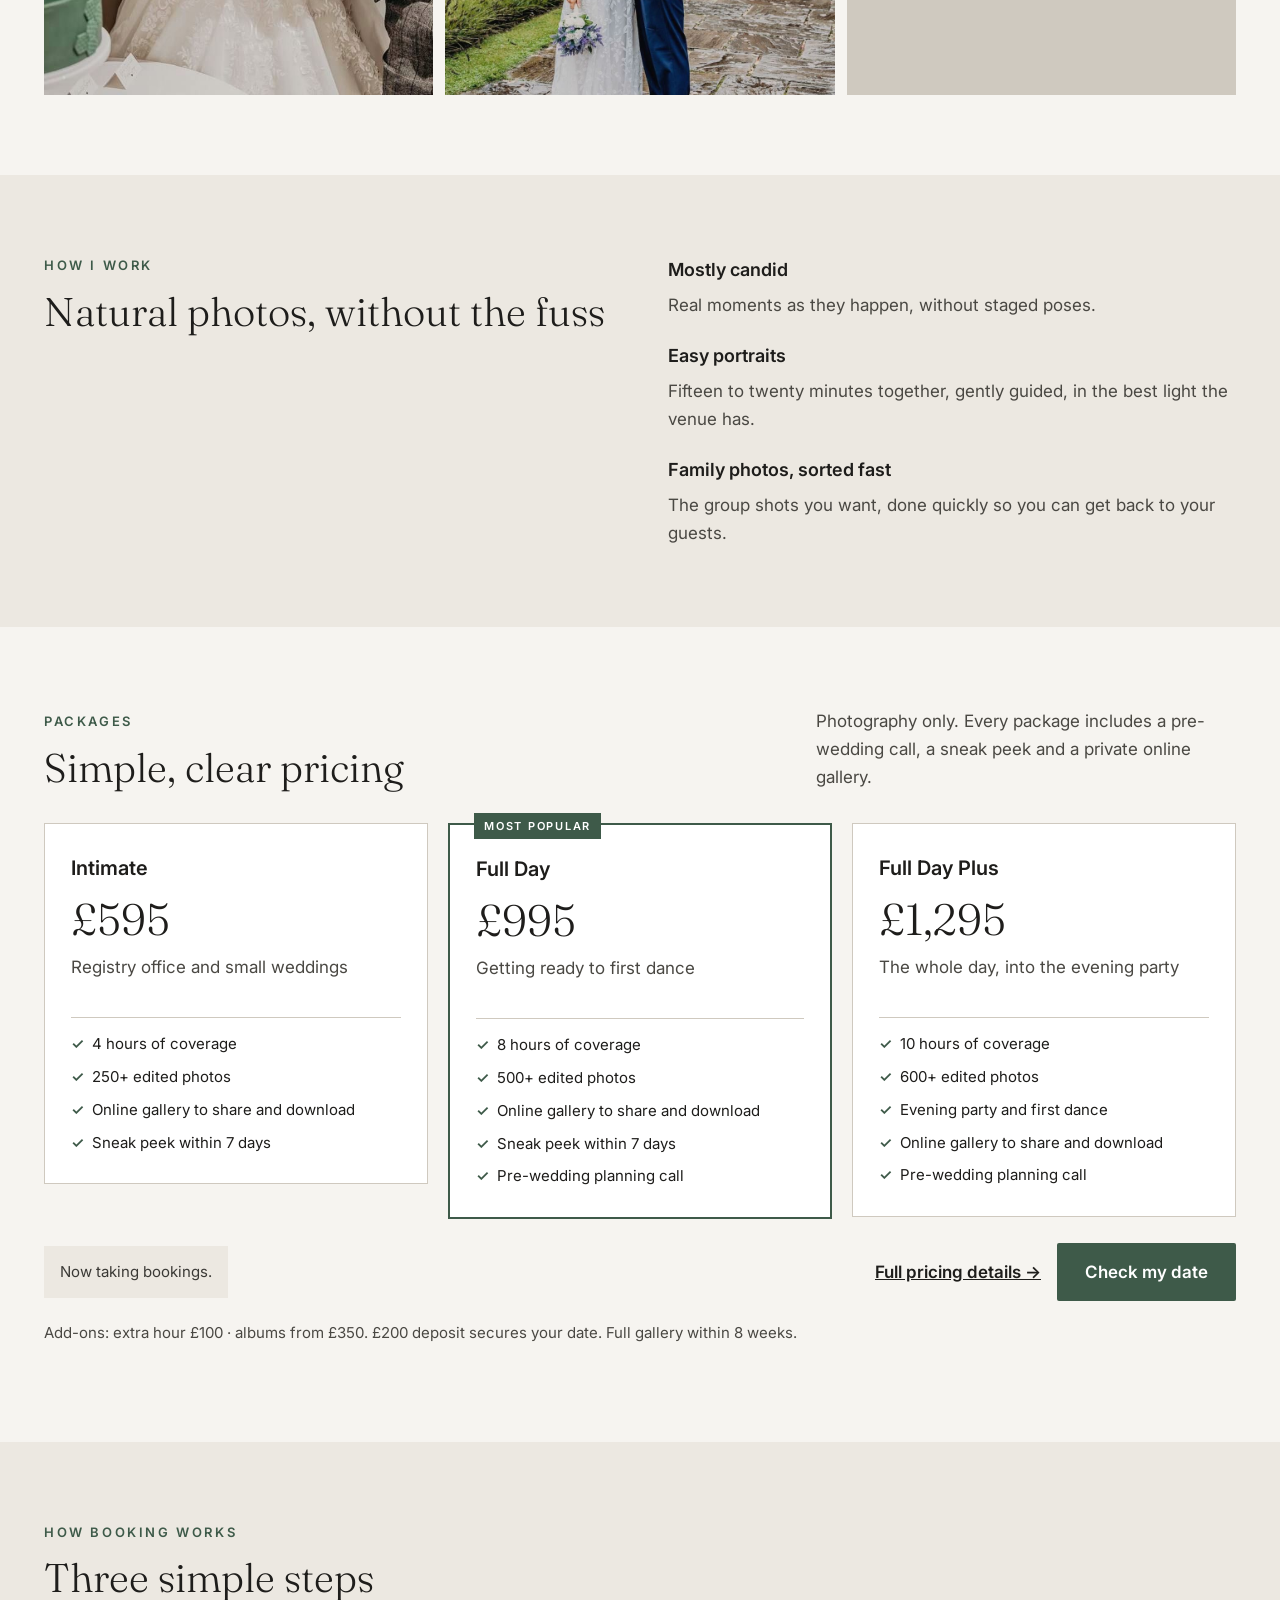
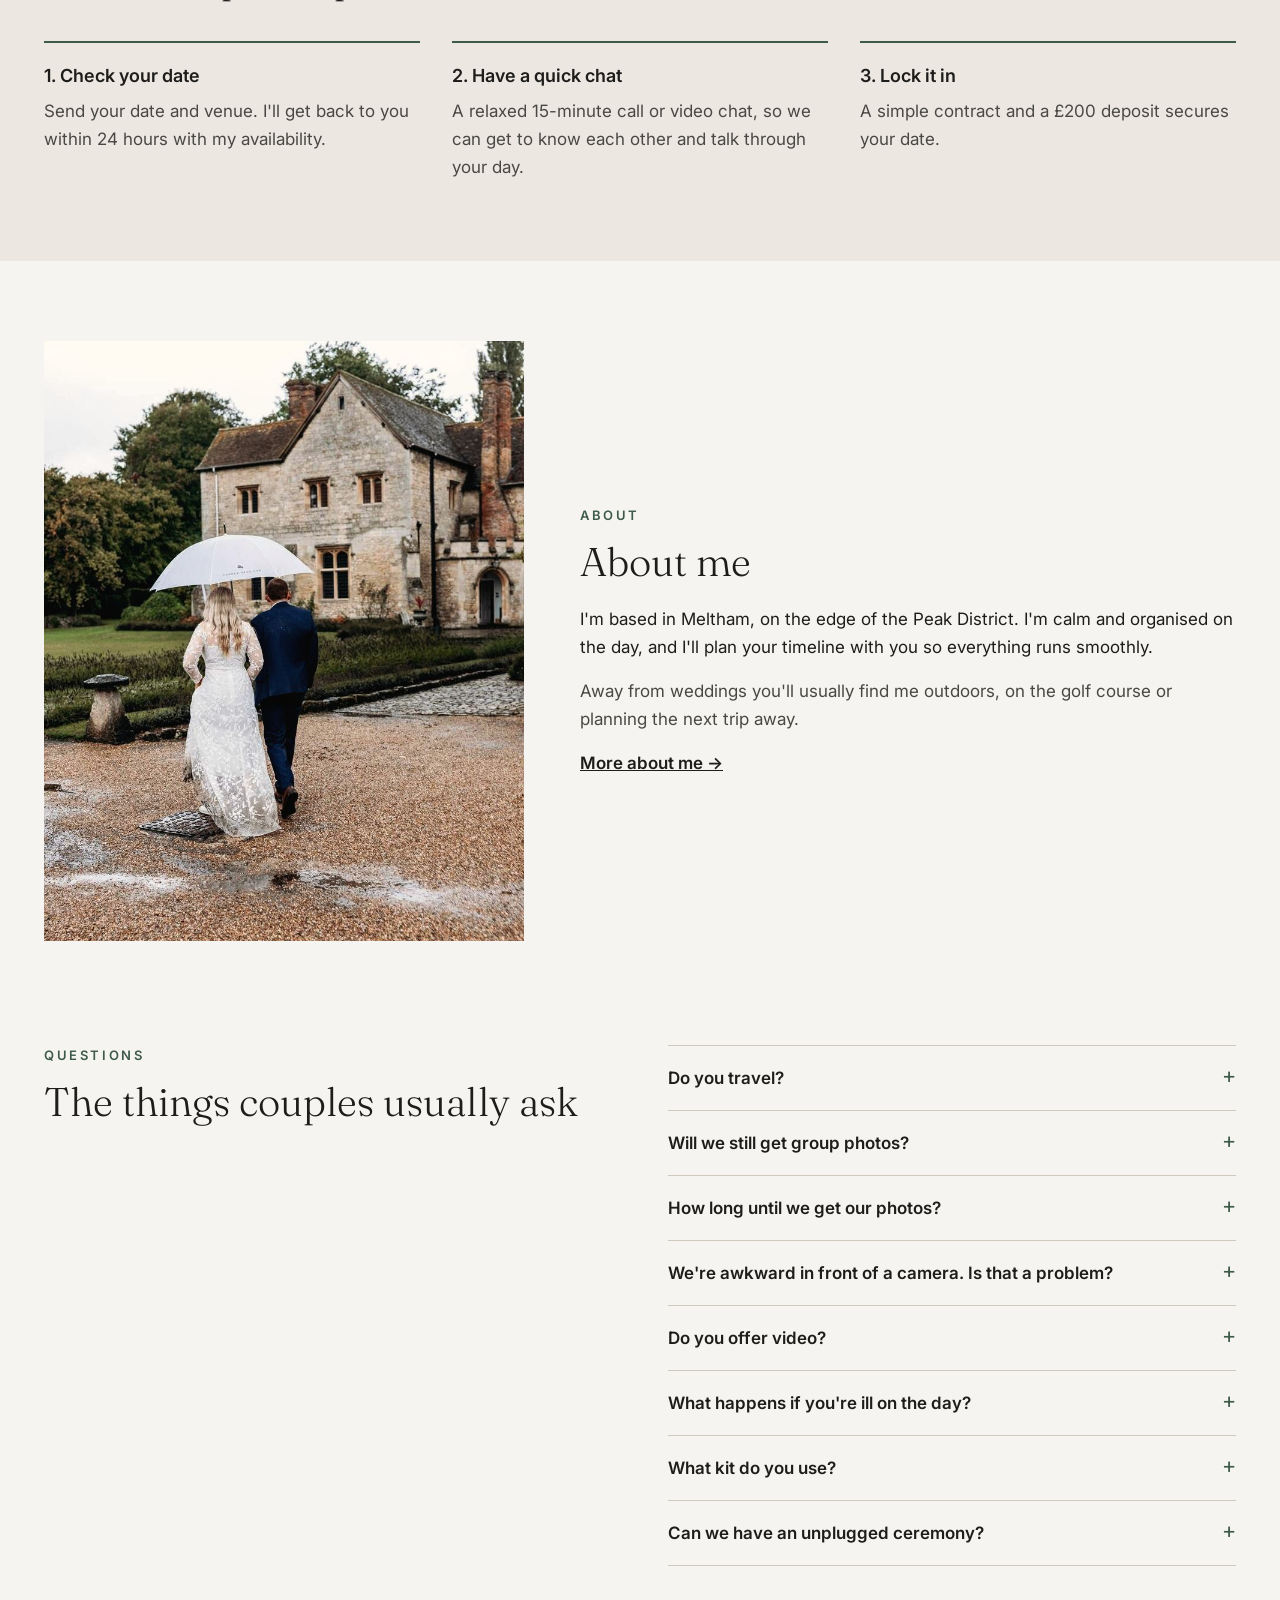
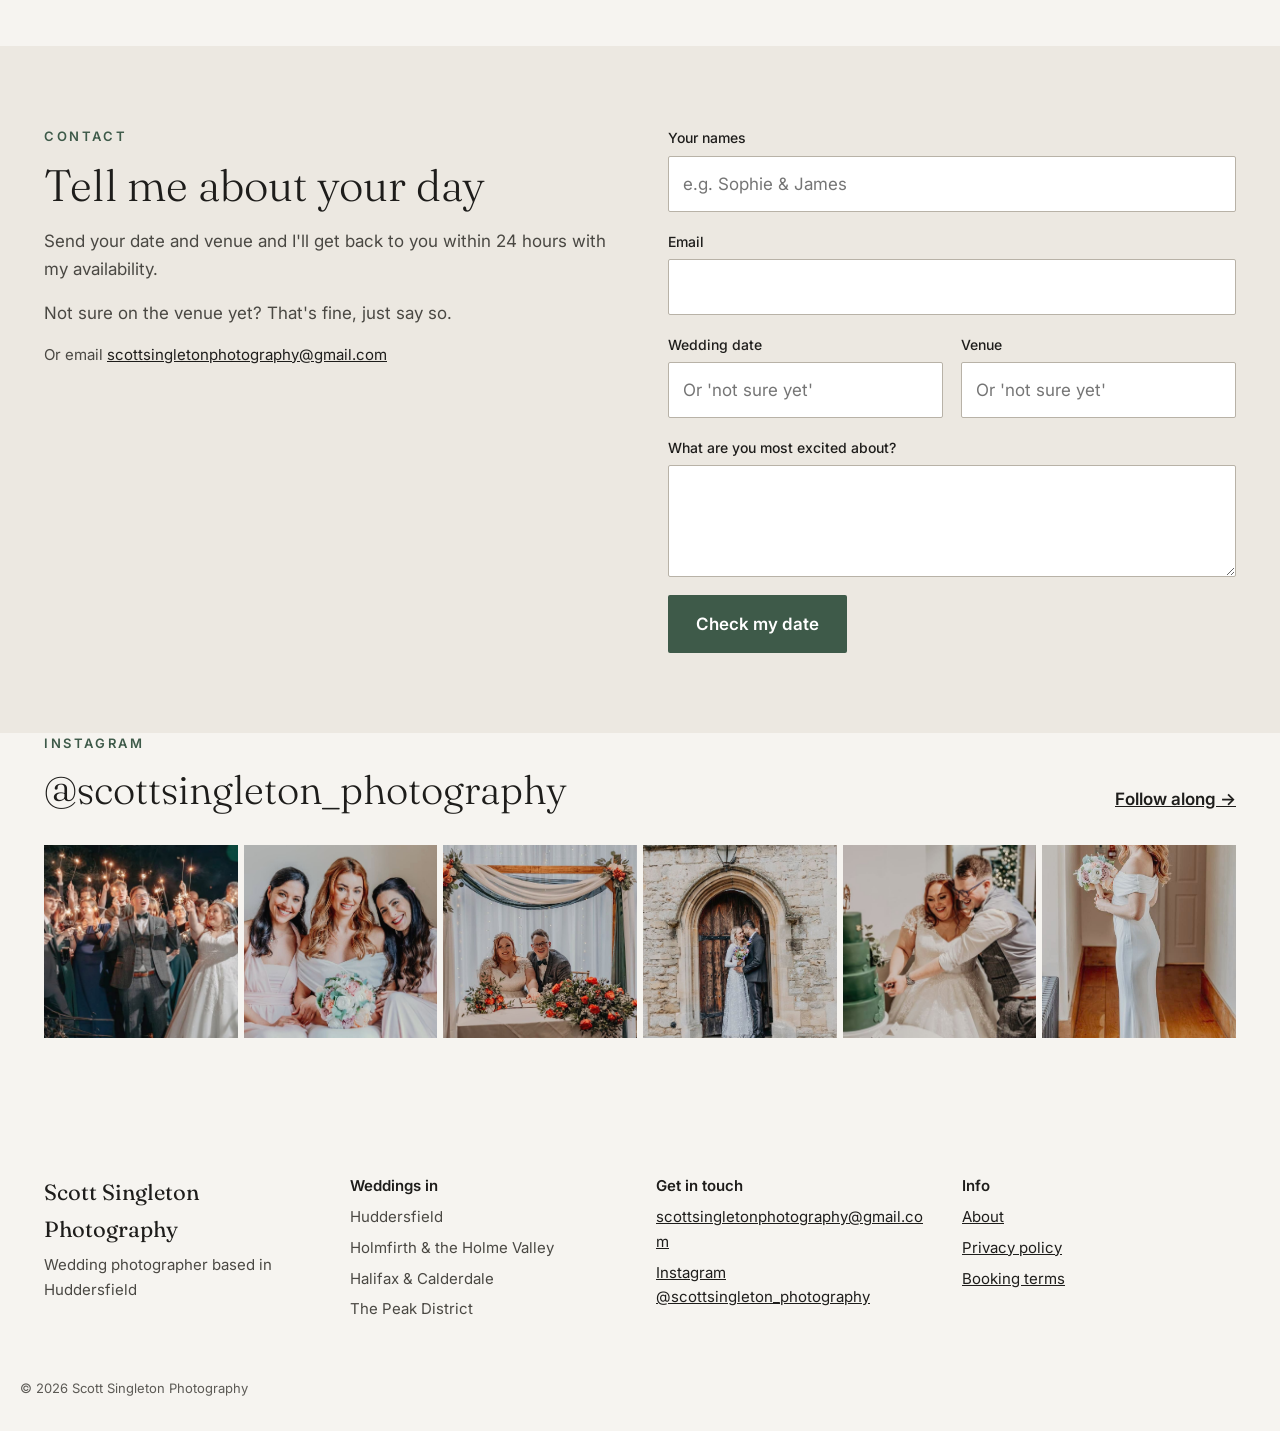
==== commit 3bab966c: "Enquiry form: hide email address and skip FormSubmit captcha page" ====
--- a/index.html
+++ b/index.html
@@ -189,7 +189,8 @@
 <p class="muted">Not sure on the venue yet? That's fine, just say so.</p>
 <p style="font-size:15px" class="muted">Or email <a href="mailto:scottsingletonphotography@gmail.com">scottsingletonphotography@gmail.com</a></p>
 </div>
-<form class="enquiry" action="https://formsubmit.co/scottsingletonphotography@gmail.com" method="POST">
+<form class="enquiry" action="https://formsubmit.co/2675c924c489999a986669bad532e2ed" method="POST">
+<input type="hidden" name="_captcha" value="false">
 <input type="hidden" name="_subject" value="New wedding enquiry – scottsingletonphotography.com">
 <input type="hidden" name="_next" value="https://scottsingletonphotography.com/thanks.html">
 <input type="hidden" name="_template" value="table">
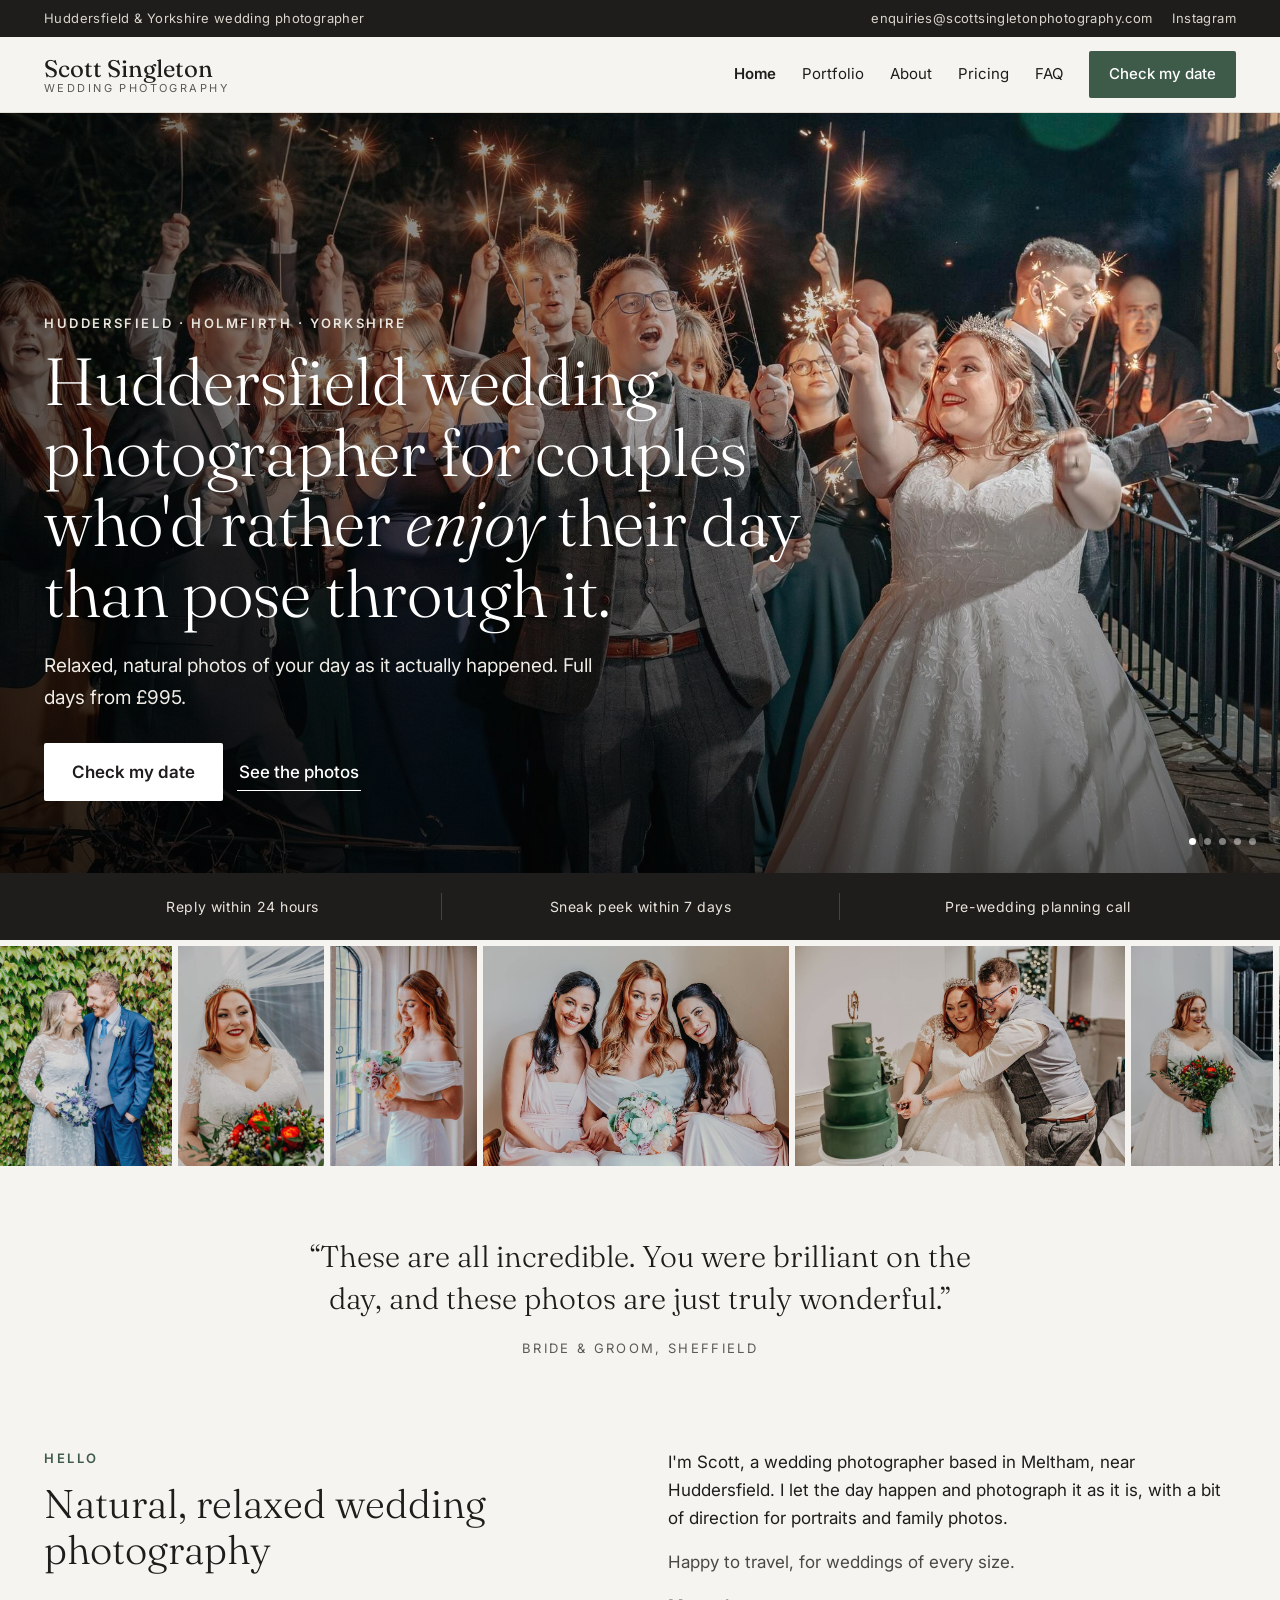
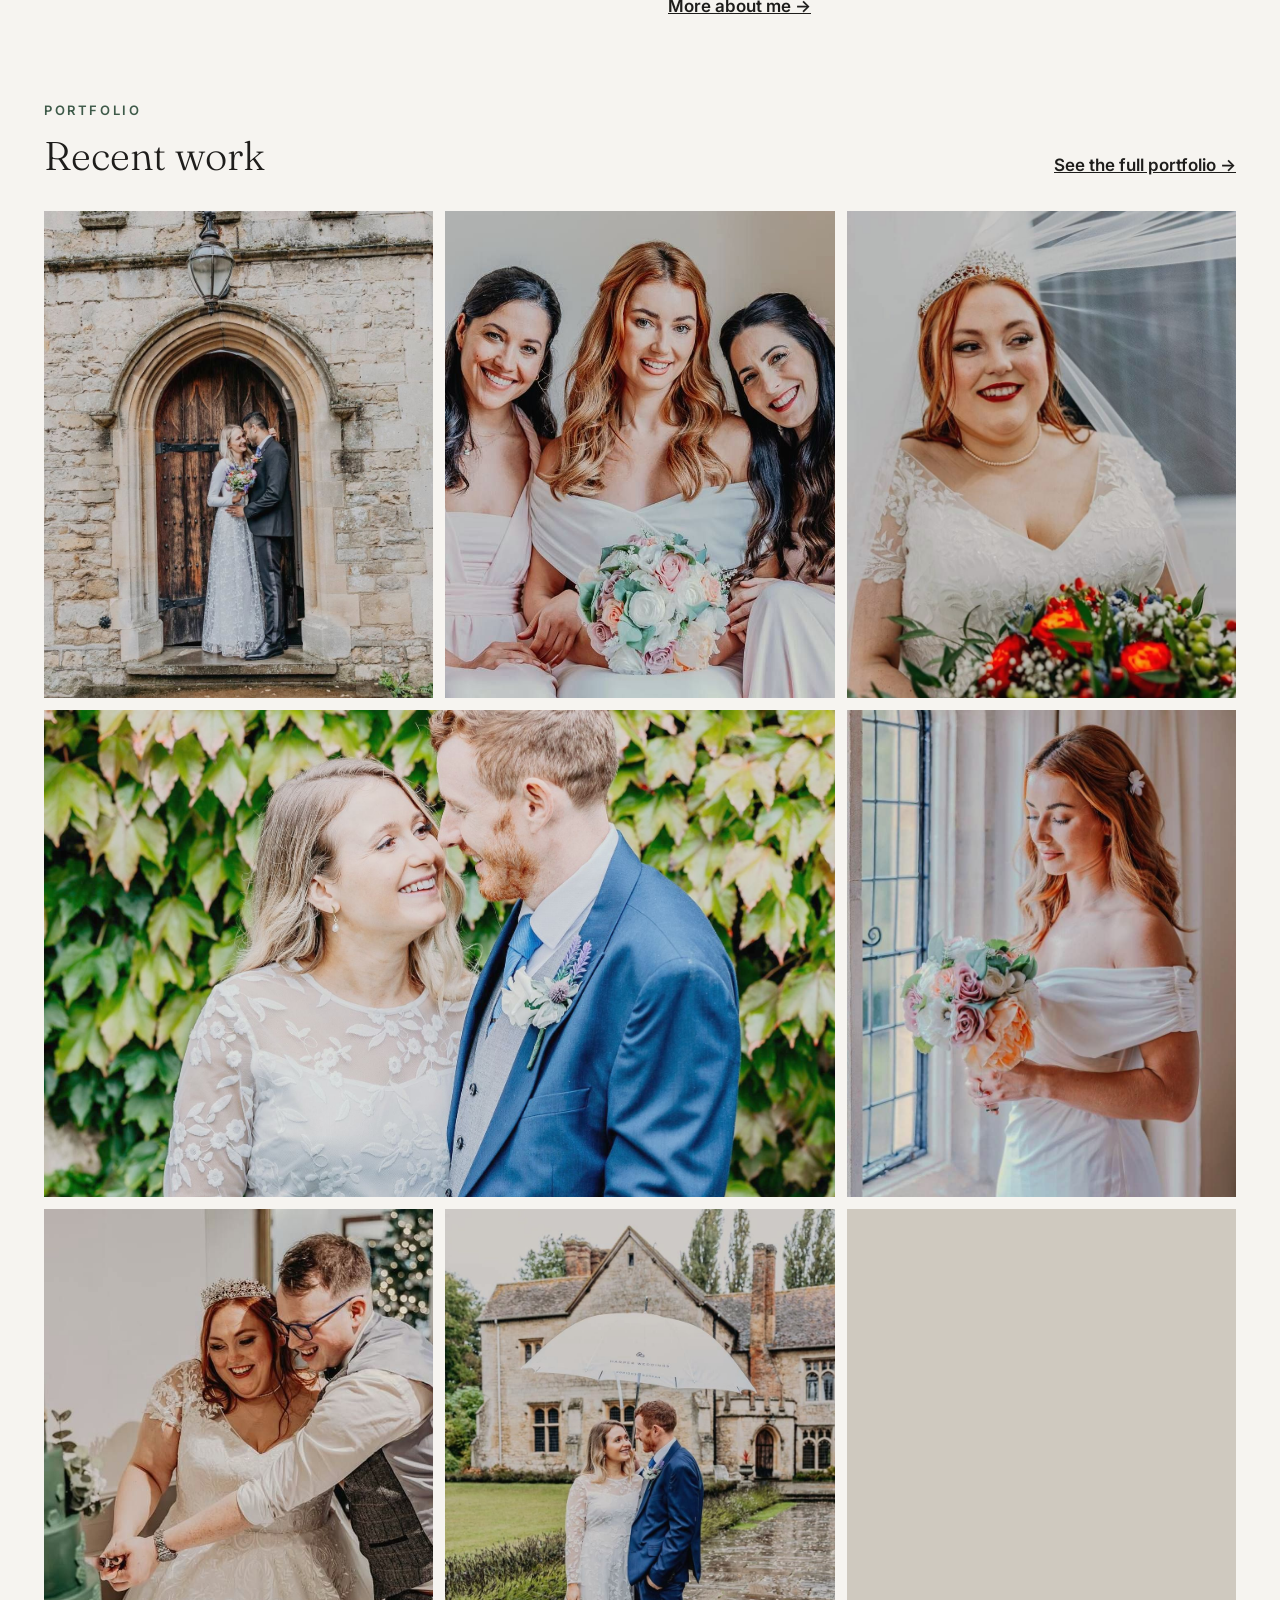
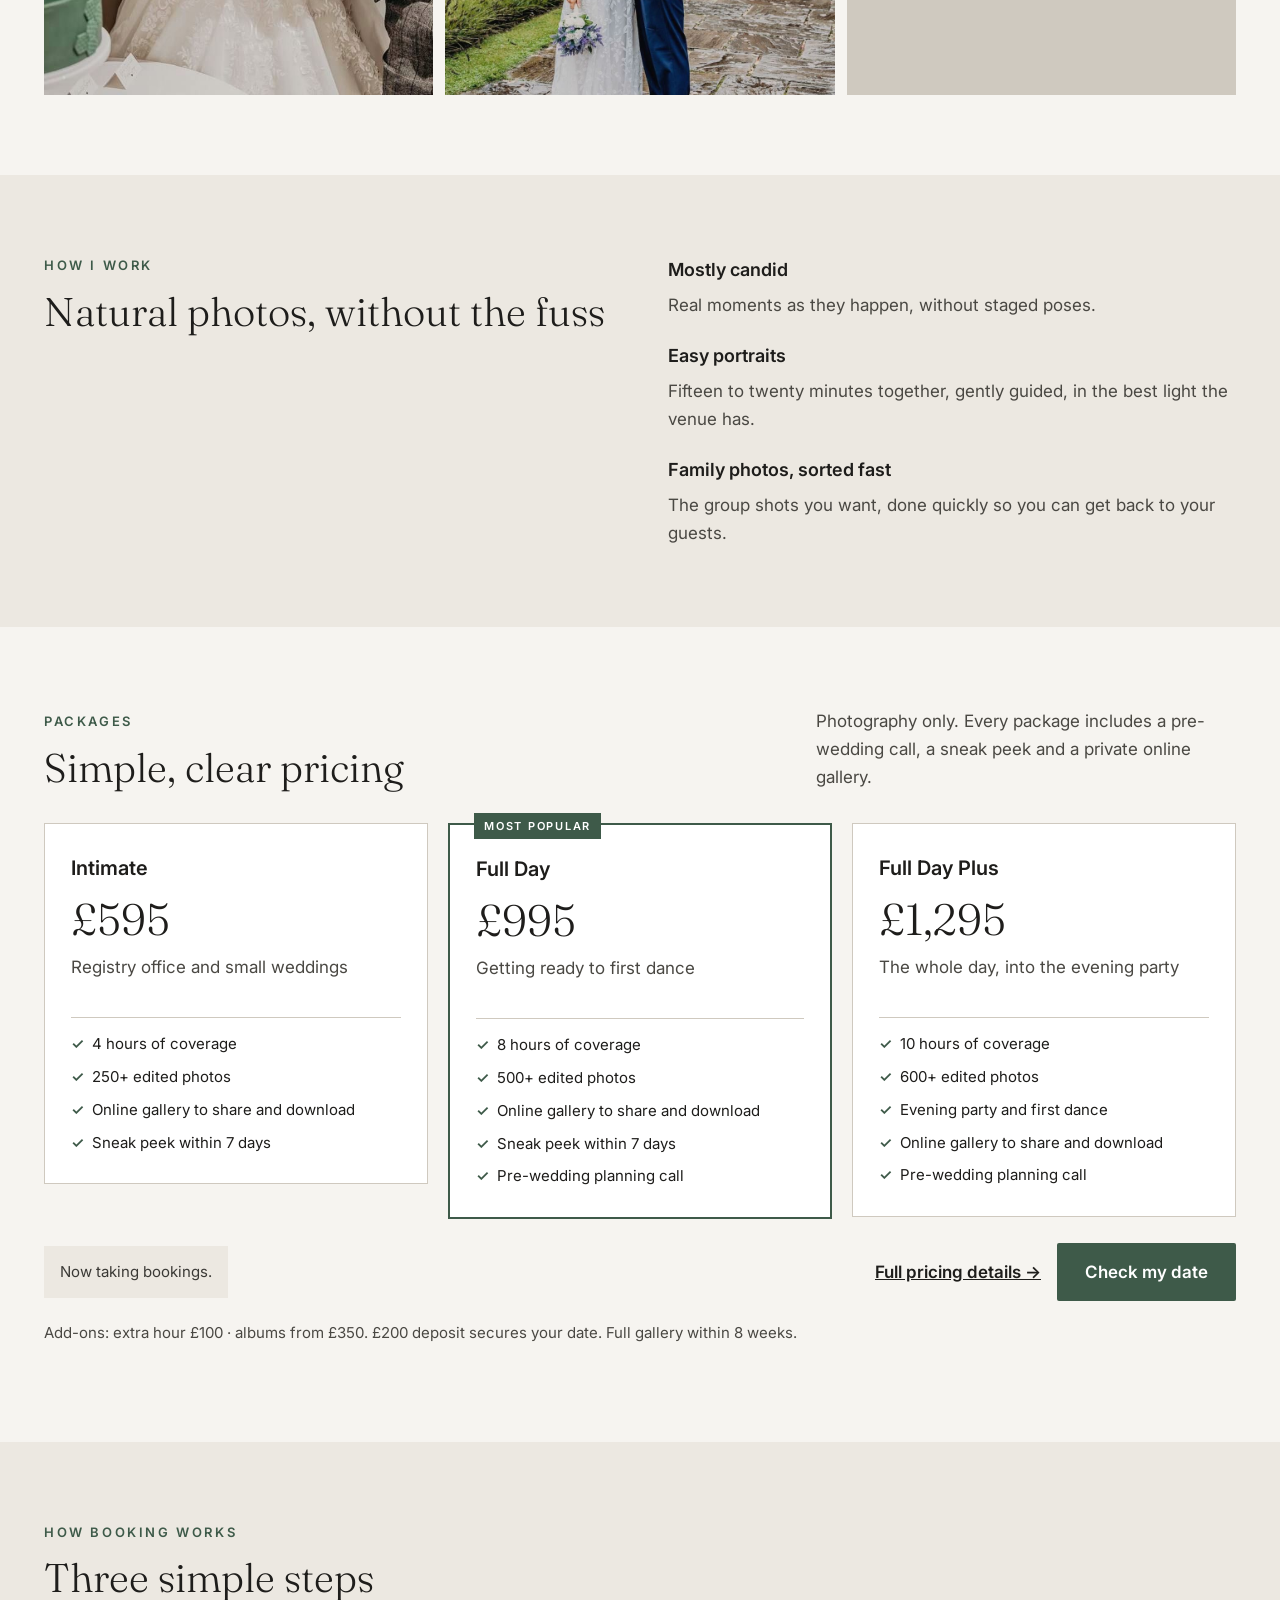
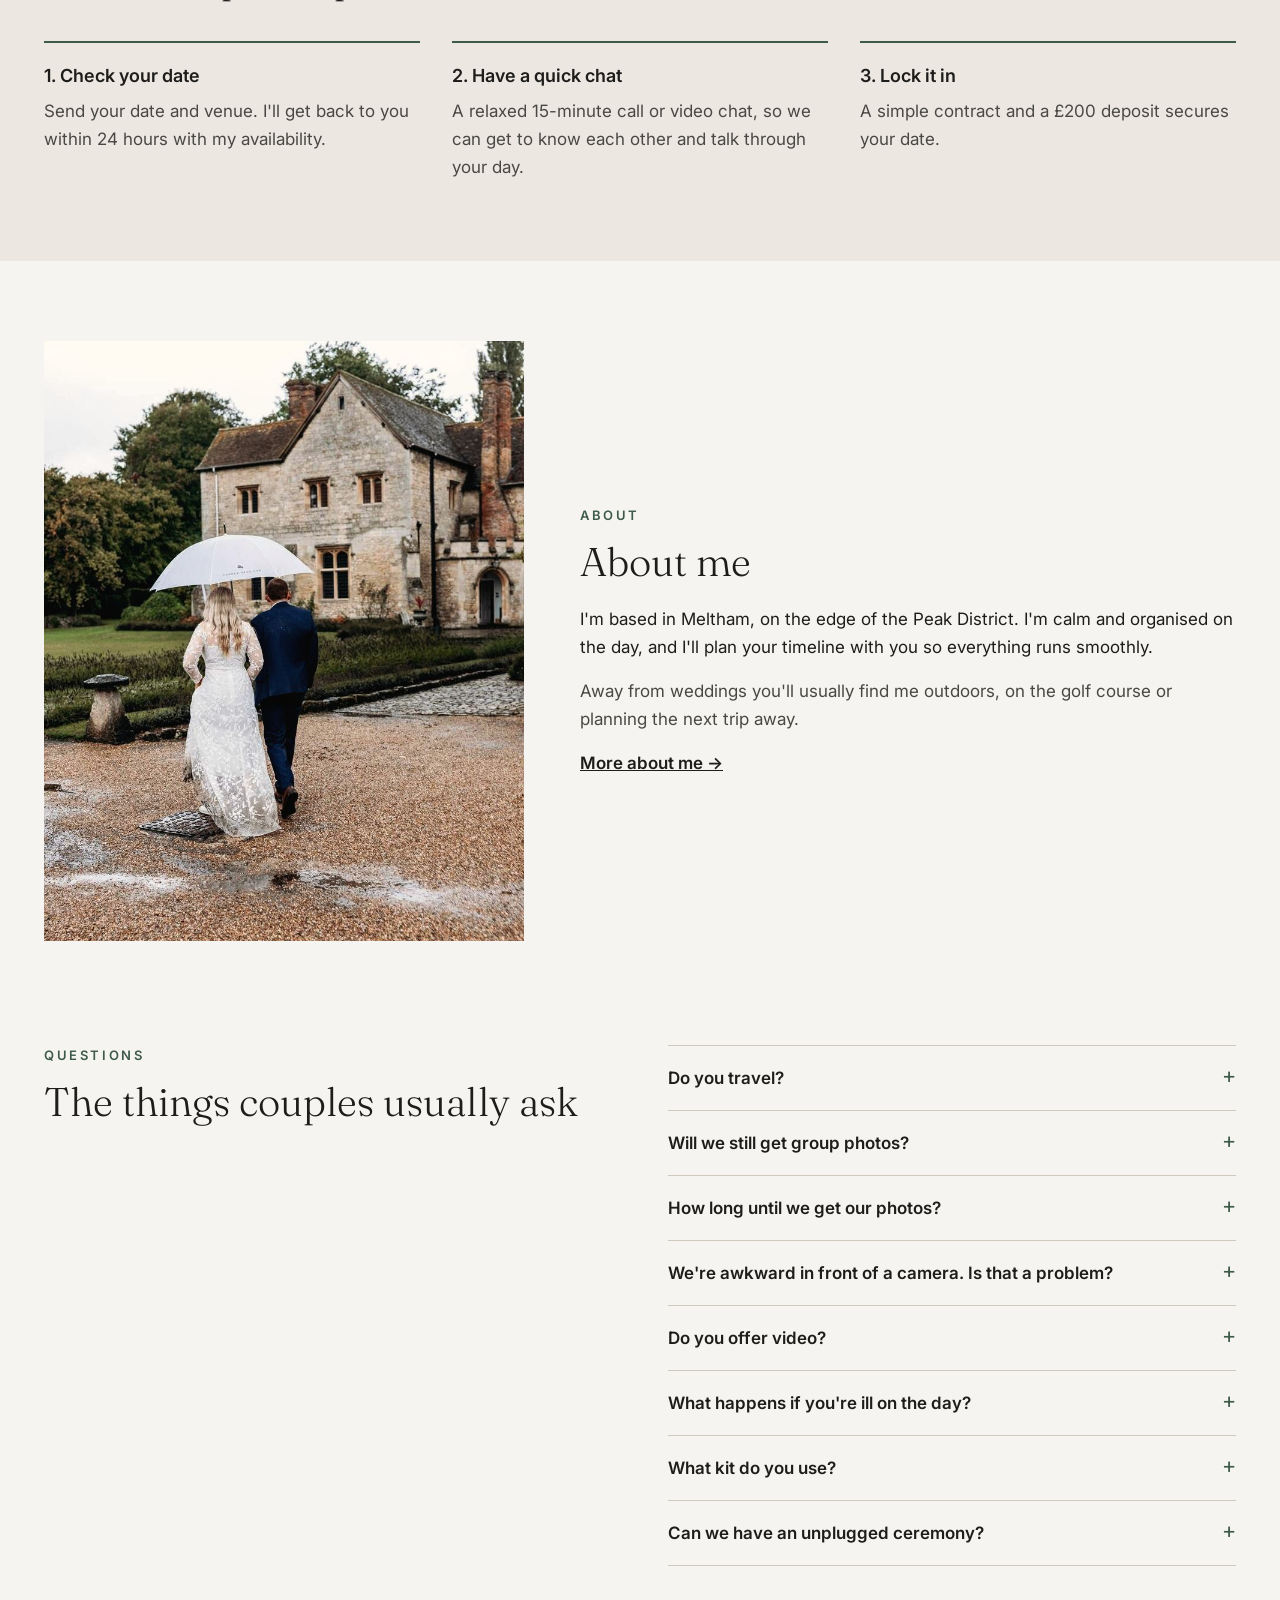
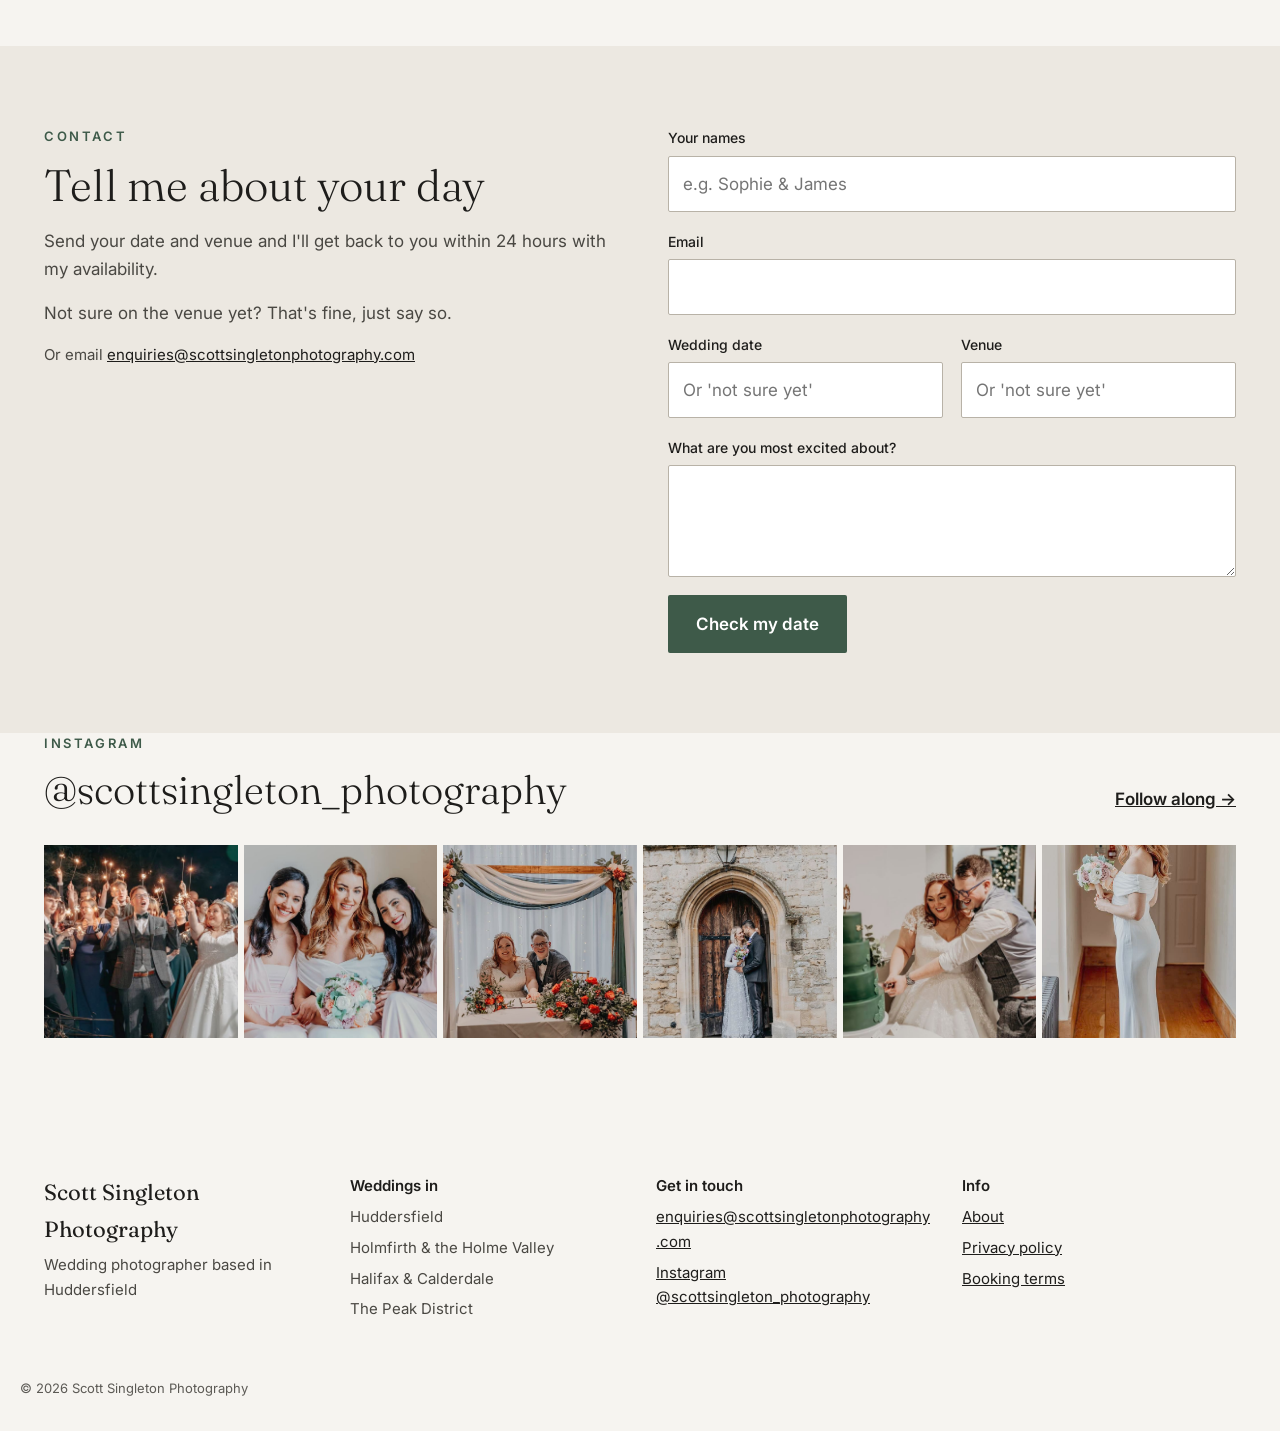
==== commit 3bbf244e: "Use enquiries@ business email on home page" ====
--- a/index.html
+++ b/index.html
@@ -15,11 +15,11 @@
 <link rel="preconnect" href="https://fonts.gstatic.com" crossorigin>
 <link href="https://fonts.googleapis.com/css2?family=Fraunces:ital,opsz,wght@0,9..144,300;0,9..144,400;1,9..144,300&family=Inter:wght@400;500;600&display=swap" rel="stylesheet">
 <link rel="stylesheet" href="style.css">
-<script type="application/ld+json">{"@context":"https://schema.org","@type":"LocalBusiness","name":"Scott Singleton Photography","description":"Wedding photographer based in Huddersfield","url":"https://scottsingletonphotography.com","email":"scottsingletonphotography@gmail.com","image":"https://scottsingletonphotography.com/images/hero-sparklers.jpg","priceRange":"£595–£1295","address":{"@type":"PostalAddress","addressLocality":"Meltham, Huddersfield","addressRegion":"West Yorkshire","addressCountry":"GB"},"areaServed":["Huddersfield","Holmfirth","Halifax","West Yorkshire","Peak District"],"sameAs":["https://www.instagram.com/scottsingleton_photography/"]}</script>
+<script type="application/ld+json">{"@context":"https://schema.org","@type":"LocalBusiness","name":"Scott Singleton Photography","description":"Wedding photographer based in Huddersfield","url":"https://scottsingletonphotography.com","email":"enquiries@scottsingletonphotography.com","image":"https://scottsingletonphotography.com/images/hero-sparklers.jpg","priceRange":"£595–£1295","address":{"@type":"PostalAddress","addressLocality":"Meltham, Huddersfield","addressRegion":"West Yorkshire","addressCountry":"GB"},"areaServed":["Huddersfield","Holmfirth","Halifax","West Yorkshire","Peak District"],"sameAs":["https://www.instagram.com/scottsingleton_photography/"]}</script>
 </head>
 <body>
 
-<div class="topbar"><div class="wrap"><span>Huddersfield &amp; Yorkshire wedding photographer</span><span class="tb-r"><a href="mailto:scottsingletonphotography@gmail.com">scottsingletonphotography@gmail.com</a><a href="https://www.instagram.com/scottsingleton_photography/">Instagram</a></span></div></div>
+<div class="topbar"><div class="wrap"><span>Huddersfield &amp; Yorkshire wedding photographer</span><span class="tb-r"><a href="mailto:enquiries@scottsingletonphotography.com">enquiries@scottsingletonphotography.com</a><a href="https://www.instagram.com/scottsingleton_photography/">Instagram</a></span></div></div>
 <header class="site-header">
 <div class="wrap">
 <a class="brand" href="./"><b>Scott Singleton</b><small>Wedding Photography</small></a>
@@ -187,7 +187,7 @@
 <h2 style="font-size:clamp(34px,4vw,44px);margin-bottom:16px">Tell me about your day</h2>
 <p class="muted">Send your date and venue and I'll get back to you within 24 hours with my availability.</p>
 <p class="muted">Not sure on the venue yet? That's fine, just say so.</p>
-<p style="font-size:15px" class="muted">Or email <a href="mailto:scottsingletonphotography@gmail.com">scottsingletonphotography@gmail.com</a></p>
+<p style="font-size:15px" class="muted">Or email <a href="mailto:enquiries@scottsingletonphotography.com">enquiries@scottsingletonphotography.com</a></p>
 </div>
 <form class="enquiry" action="https://formsubmit.co/2675c924c489999a986669bad532e2ed" method="POST">
 <input type="hidden" name="_captcha" value="false">
@@ -216,7 +216,7 @@
 <div class="wrap">
 <div class="col"><span class="title">Scott Singleton Photography</span><span>Wedding photographer based in Huddersfield</span></div>
 <div class="col"><b>Weddings in</b><span>Huddersfield</span><span>Holmfirth &amp; the Holme Valley</span><span>Halifax &amp; Calderdale</span><span>The Peak District</span></div>
-<div class="col"><b>Get in touch</b><a href="mailto:scottsingletonphotography@gmail.com">scottsingletonphotography@gmail.com</a><a href="https://www.instagram.com/scottsingleton_photography/" rel="me">Instagram @scottsingleton_photography</a></div>
+<div class="col"><b>Get in touch</b><a href="mailto:enquiries@scottsingletonphotography.com">enquiries@scottsingletonphotography.com</a><a href="https://www.instagram.com/scottsingleton_photography/" rel="me">Instagram @scottsingleton_photography</a></div>
 <div class="col"><b>Info</b><a href="about.html">About</a><a href="privacy.html">Privacy policy</a><a href="terms.html">Booking terms</a></div>
 </div>
 </footer>
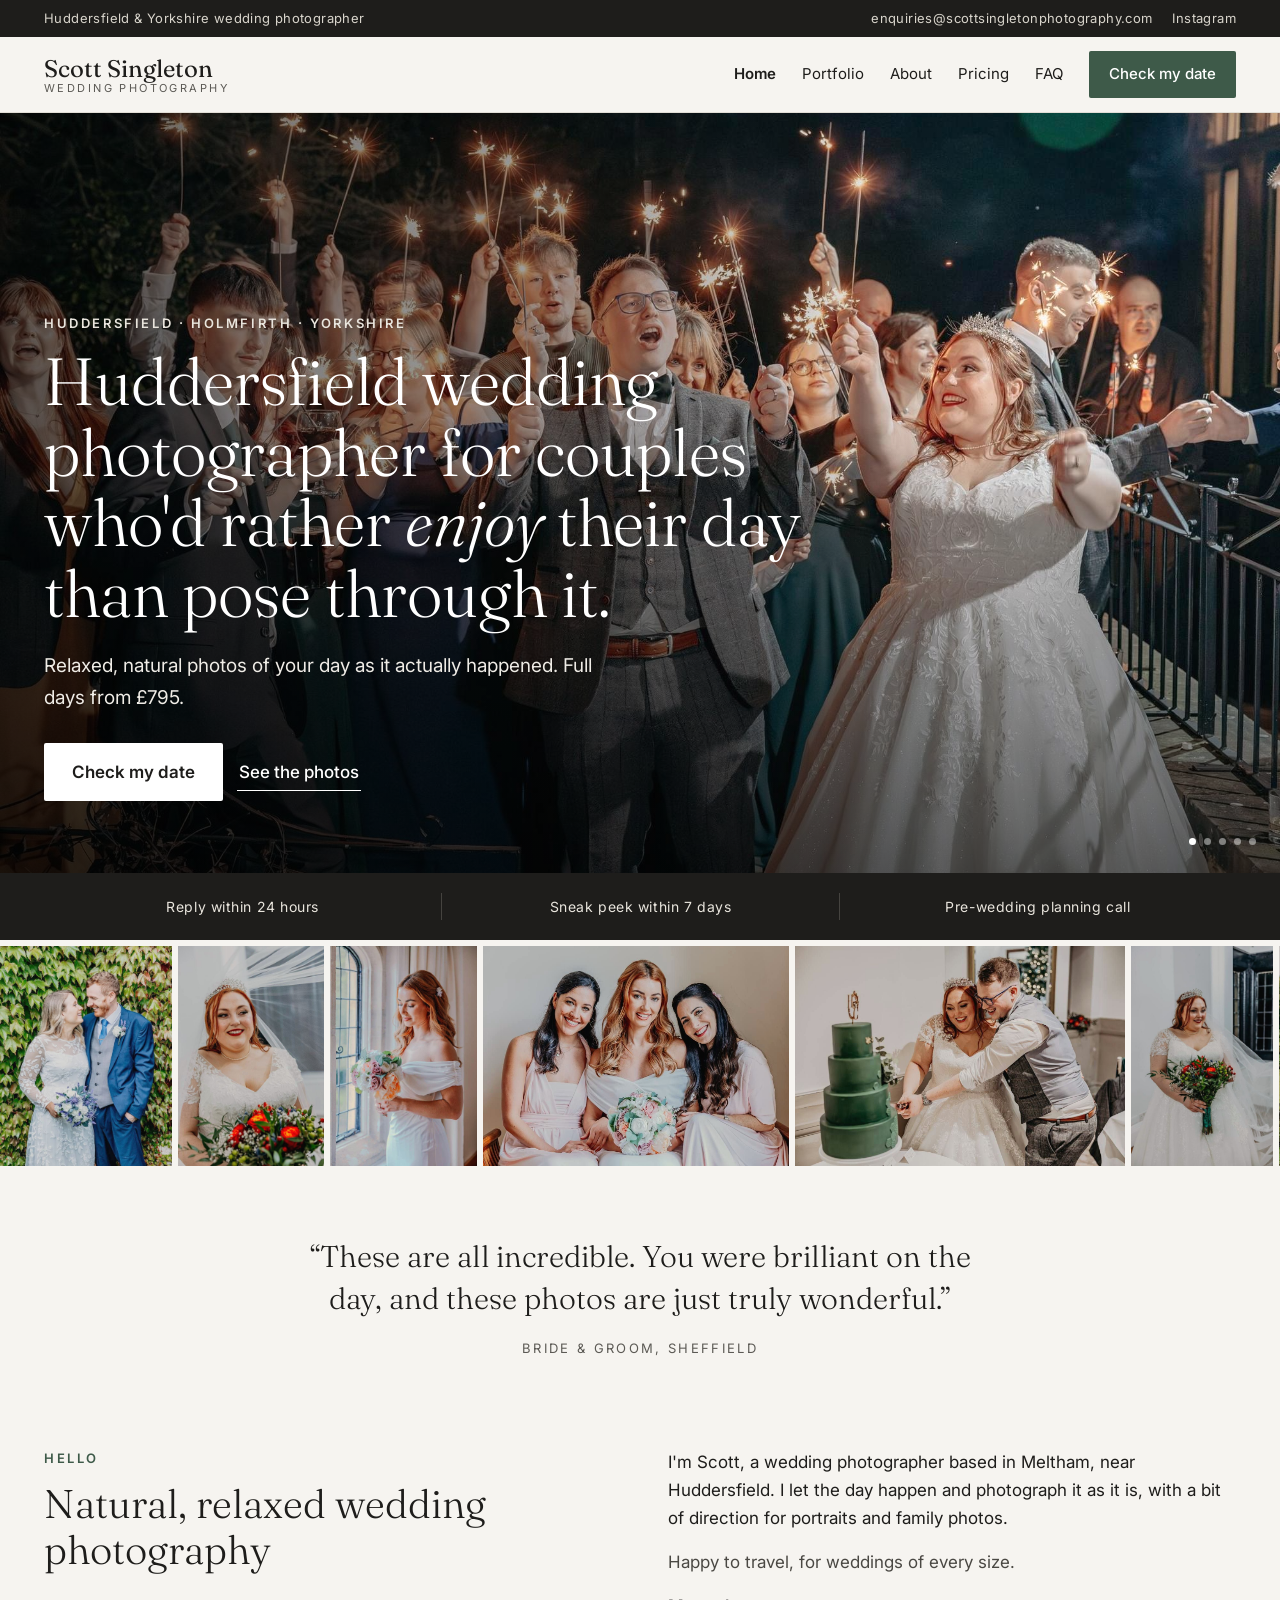
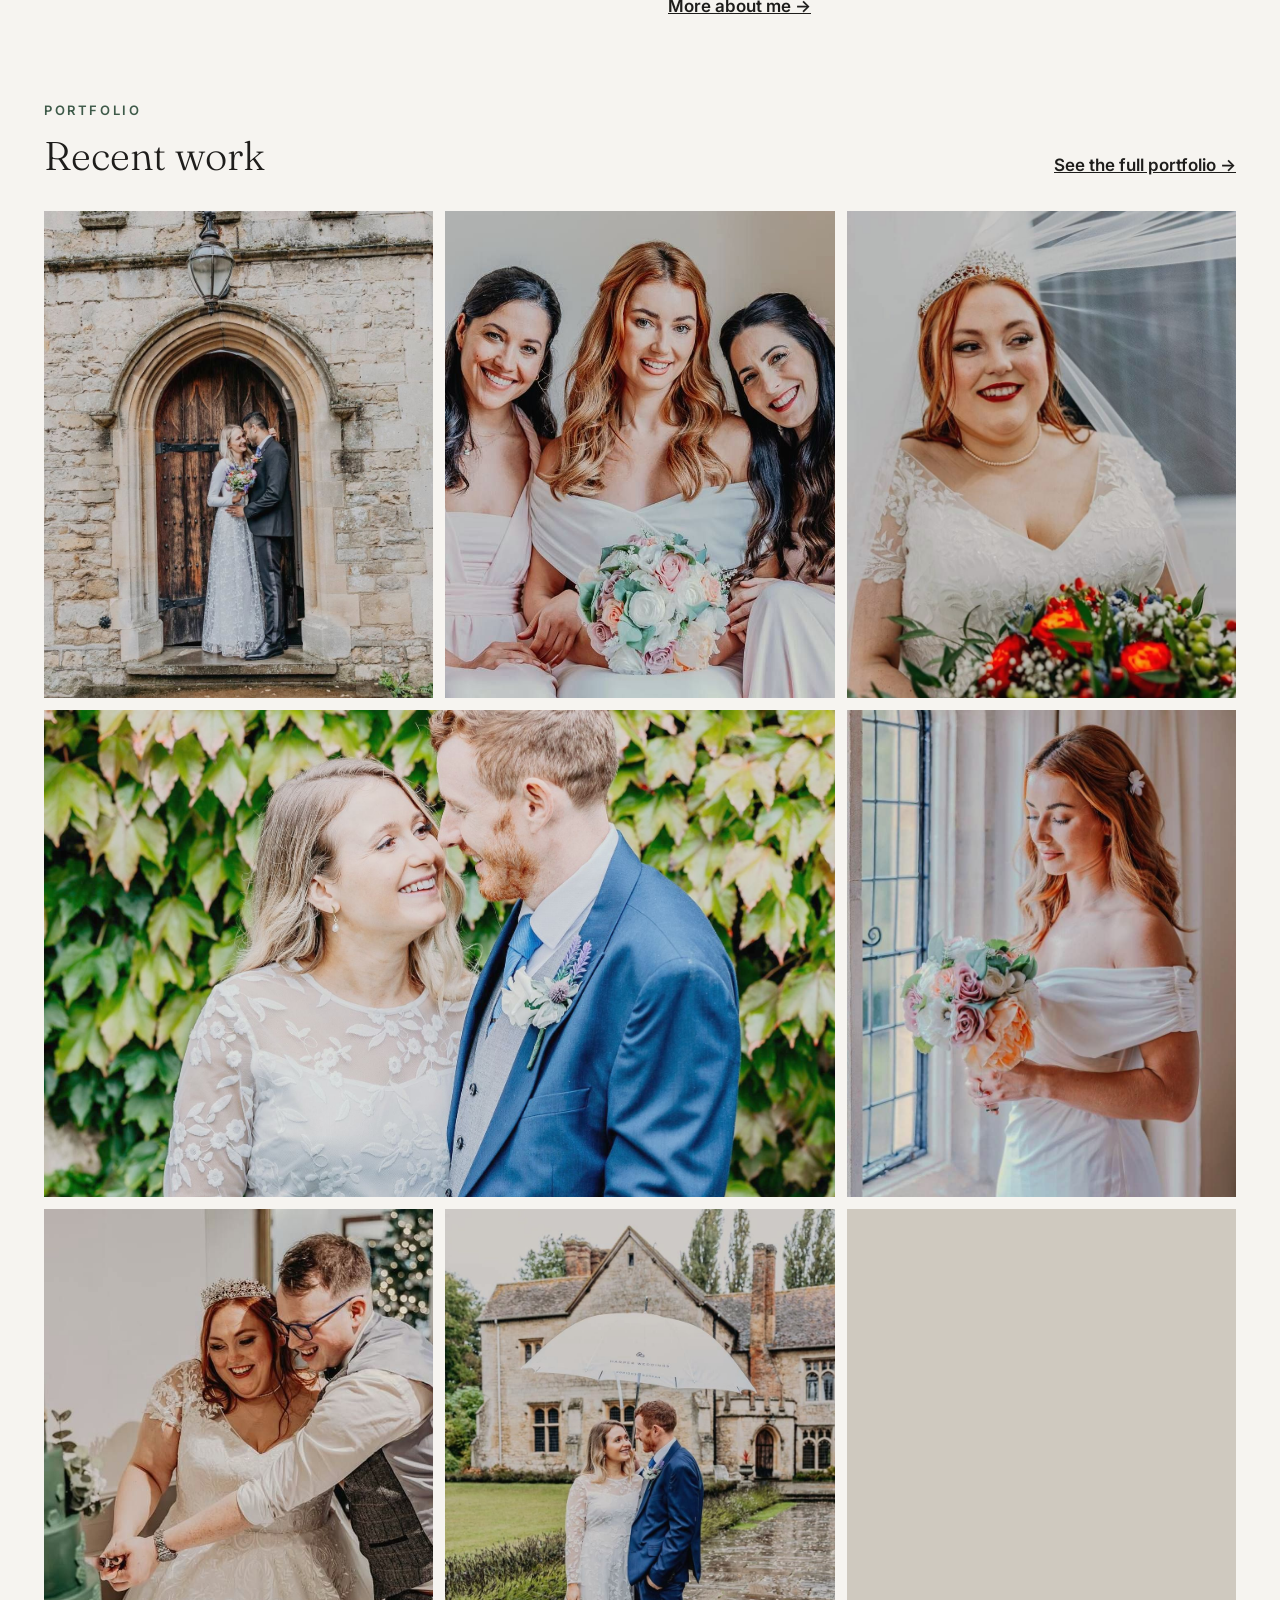
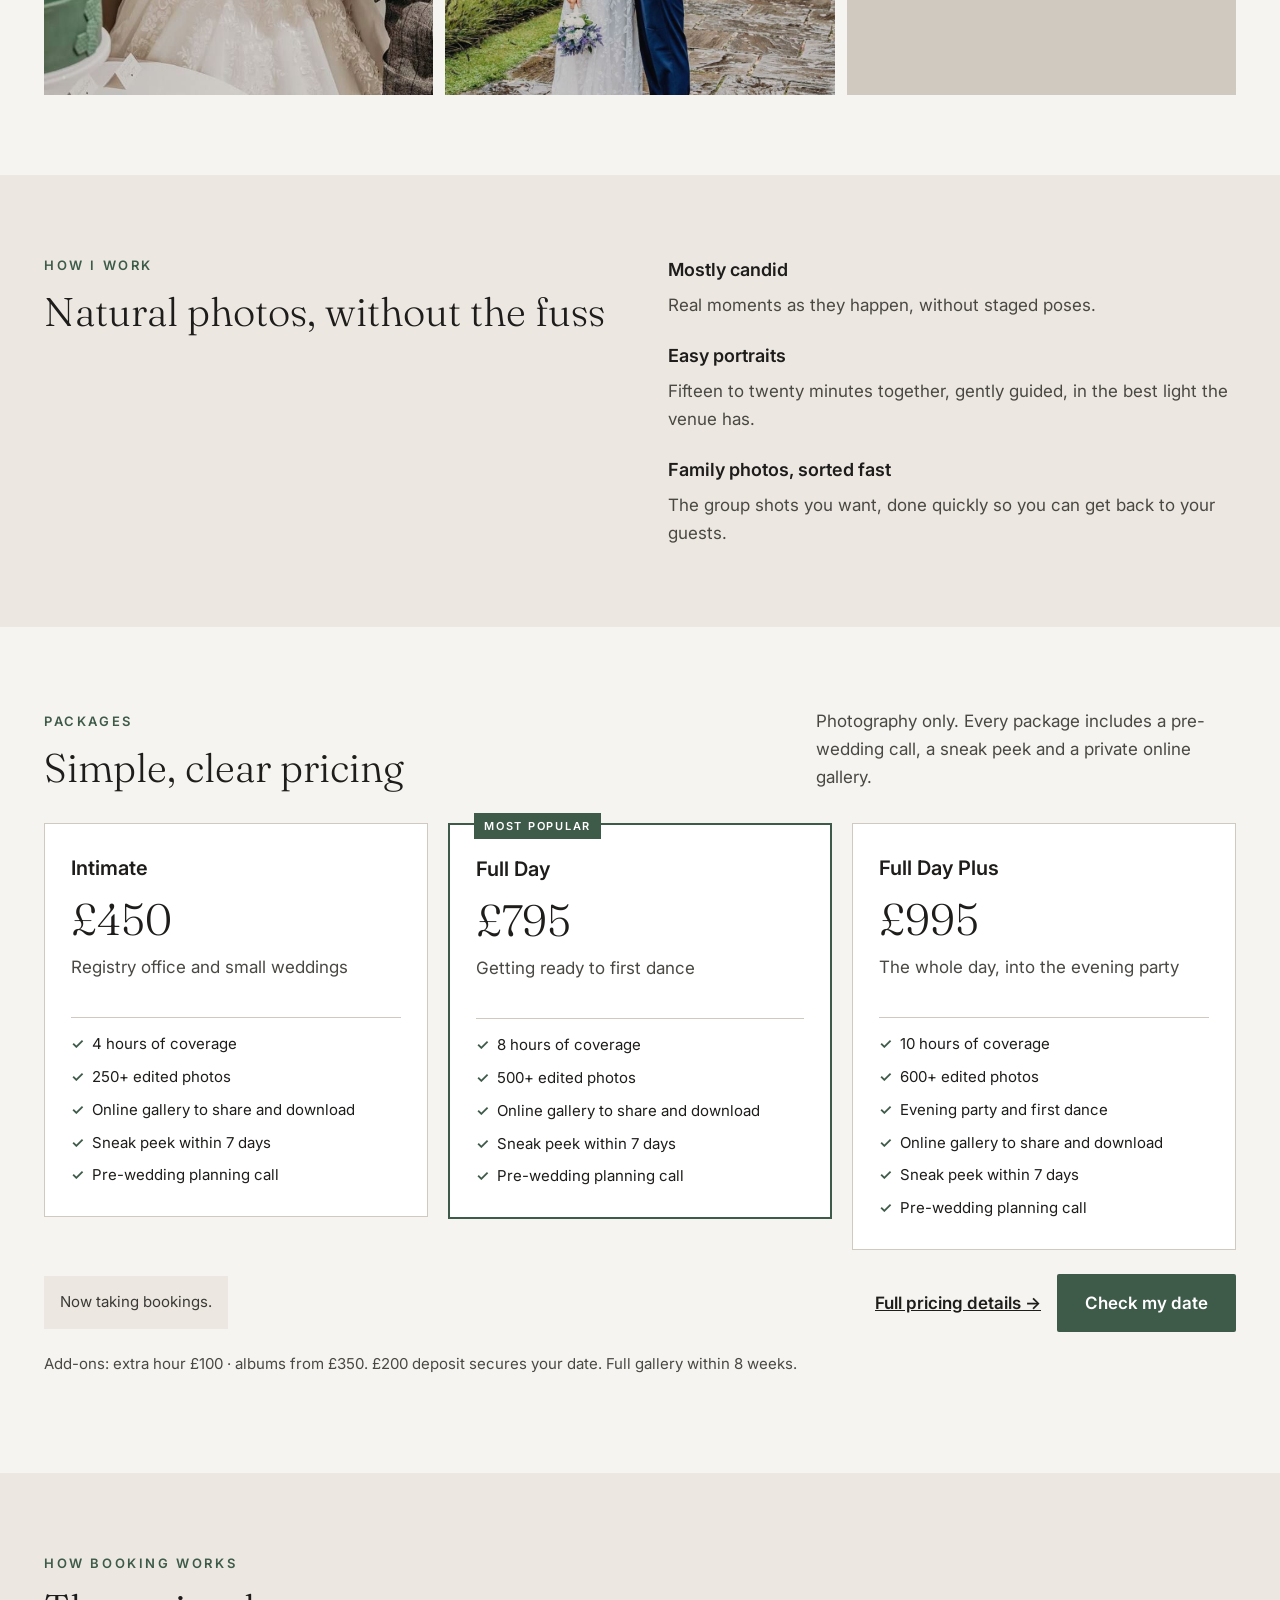
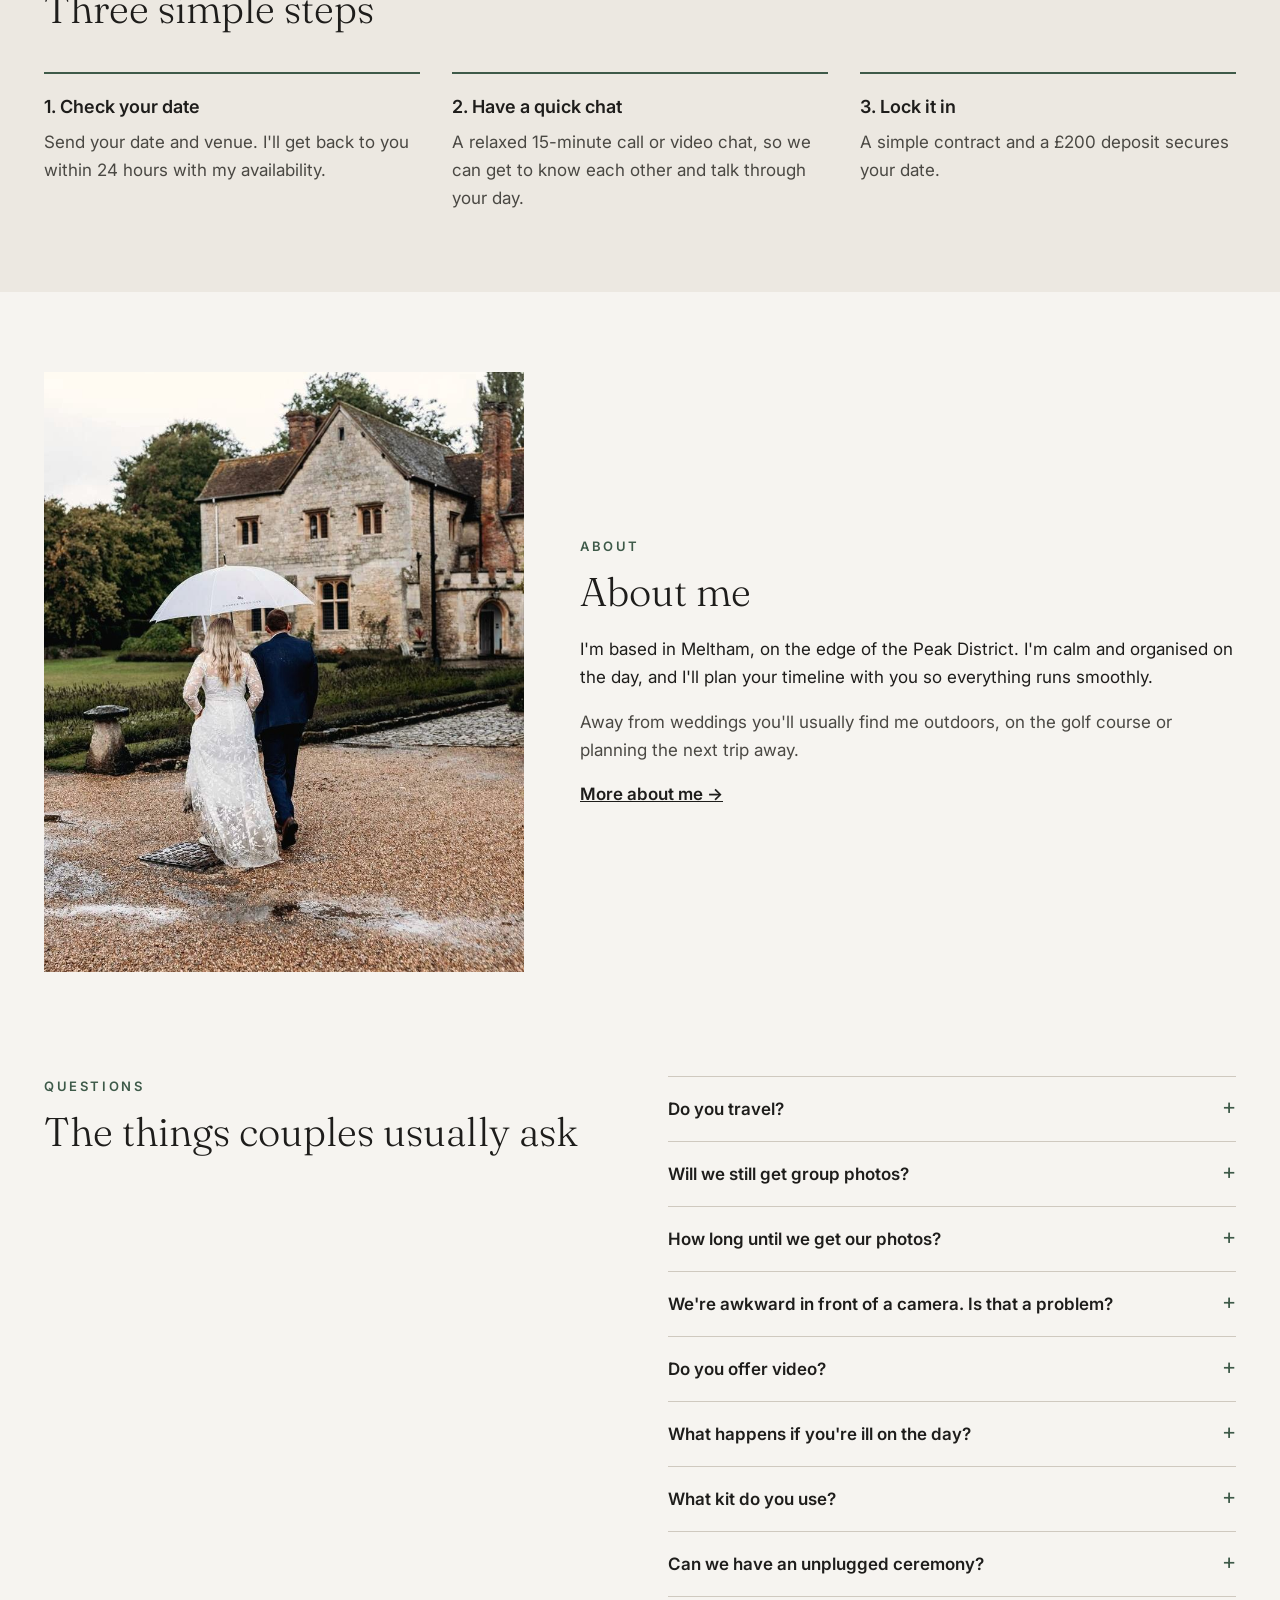
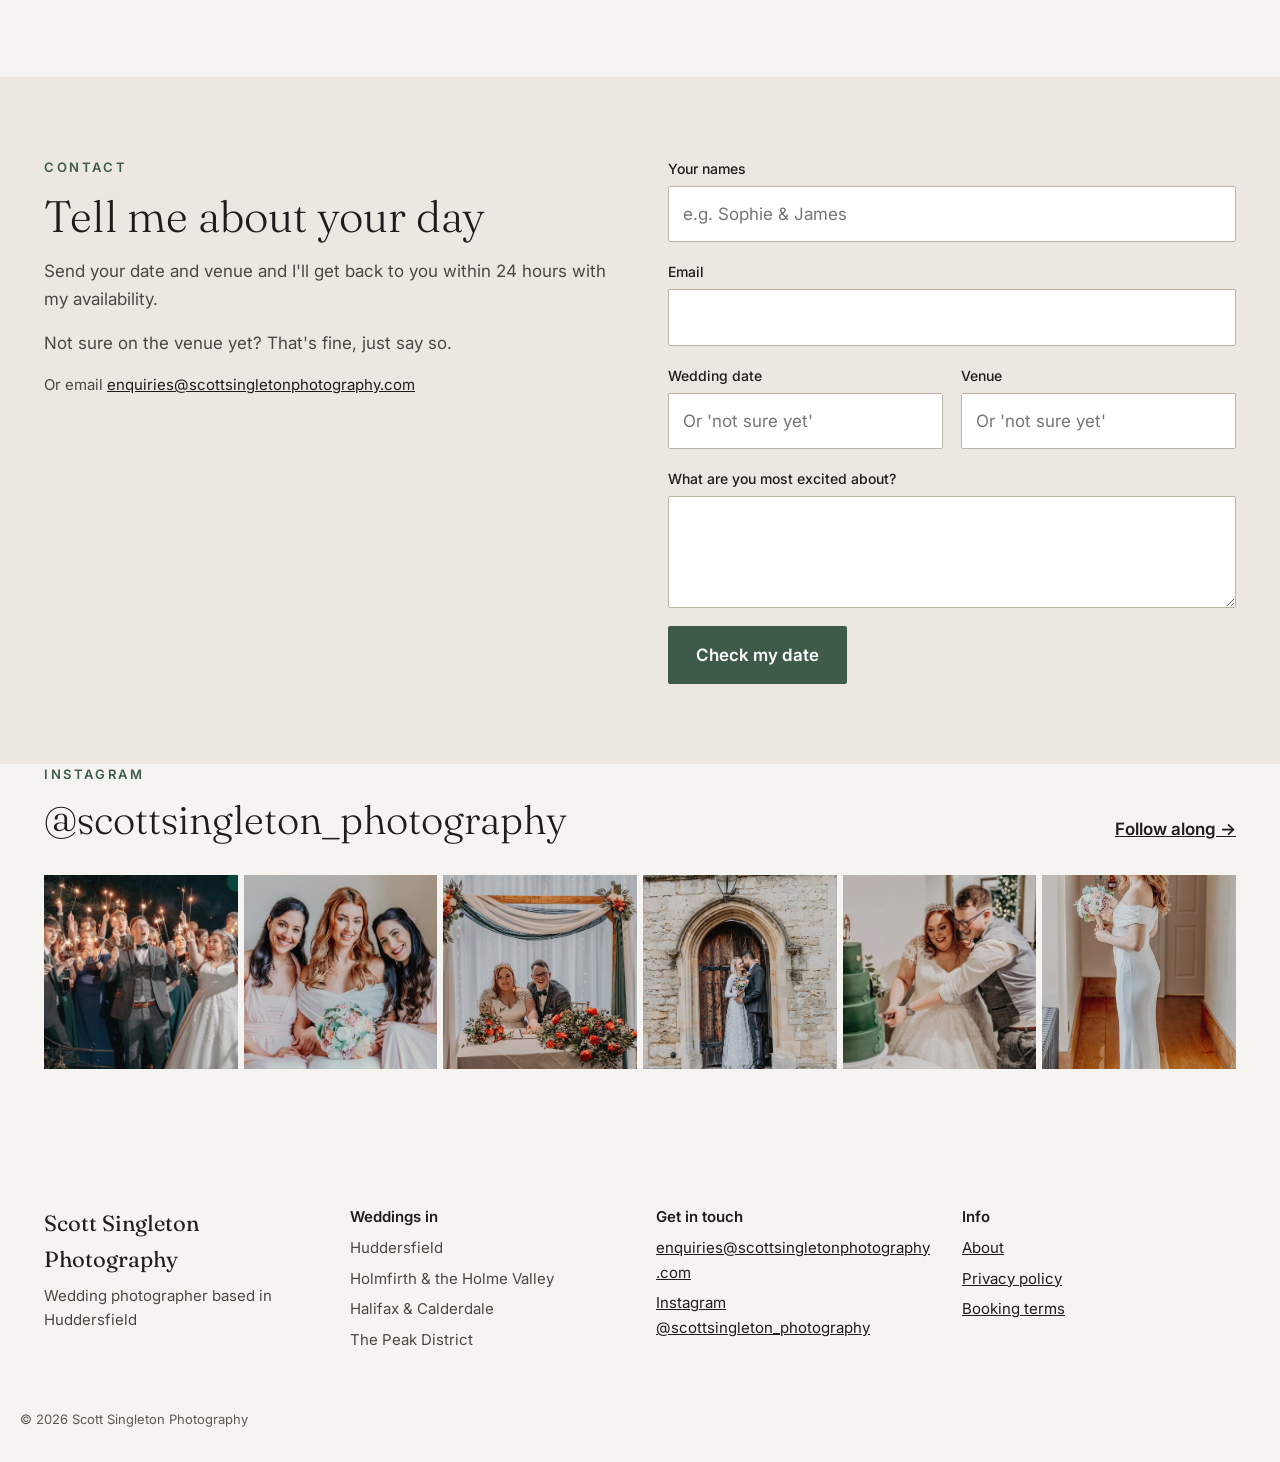
==== commit f5fa4ba0: "Update packages: £450 / £795 / £995, consistent inclusions" ====
--- a/index.html
+++ b/index.html
@@ -4,10 +4,10 @@
 <meta charset="utf-8">
 <meta name="viewport" content="width=device-width, initial-scale=1">
 <title>Huddersfield Wedding Photographer | Scott Singleton Photography</title>
-<meta name="description" content="Relaxed, natural wedding photography in Huddersfield, Holmfirth and across Yorkshire. Full days from £995. Check your date with Scott Singleton.">
+<meta name="description" content="Relaxed, natural wedding photography in Huddersfield, Holmfirth and across Yorkshire. Full days from £795. Check your date with Scott Singleton.">
 <link rel="canonical" href="https://scottsingletonphotography.com/">
 <meta property="og:title" content="Scott Singleton Photography – Huddersfield wedding photographer">
-<meta property="og:description" content="Relaxed, natural wedding photography. Full days from £995.">
+<meta property="og:description" content="Relaxed, natural wedding photography. Full days from £795.">
 <meta property="og:image" content="https://scottsingletonphotography.com/images/hero-sparklers.jpg">
 <meta property="og:type" content="website">
 <link rel="icon" href="data:image/svg+xml,<svg xmlns='http://www.w3.org/2000/svg' viewBox='0 0 32 32'><rect width='32' height='32' fill='%233E5A49'/><text x='16' y='22' font-family='Georgia' font-size='16' fill='white' text-anchor='middle'>SS</text></svg>">
@@ -15,7 +15,7 @@
 <link rel="preconnect" href="https://fonts.gstatic.com" crossorigin>
 <link href="https://fonts.googleapis.com/css2?family=Fraunces:ital,opsz,wght@0,9..144,300;0,9..144,400;1,9..144,300&family=Inter:wght@400;500;600&display=swap" rel="stylesheet">
 <link rel="stylesheet" href="style.css">
-<script type="application/ld+json">{"@context":"https://schema.org","@type":"LocalBusiness","name":"Scott Singleton Photography","description":"Wedding photographer based in Huddersfield","url":"https://scottsingletonphotography.com","email":"enquiries@scottsingletonphotography.com","image":"https://scottsingletonphotography.com/images/hero-sparklers.jpg","priceRange":"£595–£1295","address":{"@type":"PostalAddress","addressLocality":"Meltham, Huddersfield","addressRegion":"West Yorkshire","addressCountry":"GB"},"areaServed":["Huddersfield","Holmfirth","Halifax","West Yorkshire","Peak District"],"sameAs":["https://www.instagram.com/scottsingleton_photography/"]}</script>
+<script type="application/ld+json">{"@context":"https://schema.org","@type":"LocalBusiness","name":"Scott Singleton Photography","description":"Wedding photographer based in Huddersfield","url":"https://scottsingletonphotography.com","email":"enquiries@scottsingletonphotography.com","image":"https://scottsingletonphotography.com/images/hero-sparklers.jpg","priceRange":"£450–£995","address":{"@type":"PostalAddress","addressLocality":"Meltham, Huddersfield","addressRegion":"West Yorkshire","addressCountry":"GB"},"areaServed":["Huddersfield","Holmfirth","Halifax","West Yorkshire","Peak District"],"sameAs":["https://www.instagram.com/scottsingleton_photography/"]}</script>
 </head>
 <body>
 
@@ -47,7 +47,7 @@
 <div class="wrap">
 <p class="eyebrow">Huddersfield · Holmfirth · Yorkshire</p>
 <h1>Huddersfield wedding photographer for couples who'd rather <em>enjoy</em> their day than pose through it.</h1>
-<p class="lead">Relaxed, natural photos of your day as it actually happened. Full days from £995.</p>
+<p class="lead">Relaxed, natural photos of your day as it actually happened. Full days from £795.</p>
 <div class="actions">
 <a class="btn btn-light" href="#contact">Check my date</a>
 <a class="ghost" href="#portfolio">See the photos</a>
@@ -118,17 +118,17 @@
 <div class="sechead"><div><p class="eyebrow">Packages</p><h2>Simple, clear pricing</h2></div><p class="muted" style="margin:0;max-width:420px">Photography only. Every package includes a pre-wedding call, a sneak peek and a private online gallery.</p></div>
 <div class="packages">
 <article class="pkg">
-<h3>Intimate</h3><p class="price">£595</p><p class="muted">Registry office and small weddings</p>
-<ul><li>4 hours of coverage</li><li>250+ edited photos</li><li>Online gallery to share and download</li><li>Sneak peek within 7 days</li></ul>
+<h3>Intimate</h3><p class="price">£450</p><p class="muted">Registry office and small weddings</p>
+<ul><li>4 hours of coverage</li><li>250+ edited photos</li><li>Online gallery to share and download</li><li>Sneak peek within 7 days</li><li>Pre-wedding planning call</li></ul>
 </article>
 <article class="pkg pkg-main">
 <p class="tag">Most popular</p>
-<h3>Full Day</h3><p class="price">£995</p><p class="muted">Getting ready to first dance</p>
+<h3>Full Day</h3><p class="price">£795</p><p class="muted">Getting ready to first dance</p>
 <ul><li>8 hours of coverage</li><li>500+ edited photos</li><li>Online gallery to share and download</li><li>Sneak peek within 7 days</li><li>Pre-wedding planning call</li></ul>
 </article>
 <article class="pkg">
-<h3>Full Day Plus</h3><p class="price">£1,295</p><p class="muted">The whole day, into the evening party</p>
-<ul><li>10 hours of coverage</li><li>600+ edited photos</li><li>Evening party and first dance</li><li>Online gallery to share and download</li><li>Pre-wedding planning call</li></ul>
+<h3>Full Day Plus</h3><p class="price">£995</p><p class="muted">The whole day, into the evening party</p>
+<ul><li>10 hours of coverage</li><li>600+ edited photos</li><li>Evening party and first dance</li><li>Online gallery to share and download</li><li>Sneak peek within 7 days</li><li>Pre-wedding planning call</li></ul>
 </article>
 </div>
 <div class="pkg-foot"><p class="note" style="margin:0">Now taking bookings.</p><div style="display:flex;gap:16px;align-items:center;flex-wrap:wrap"><a class="link" href="pricing.html">Full pricing details →</a><a class="btn" href="#contact">Check my date</a></div></div>
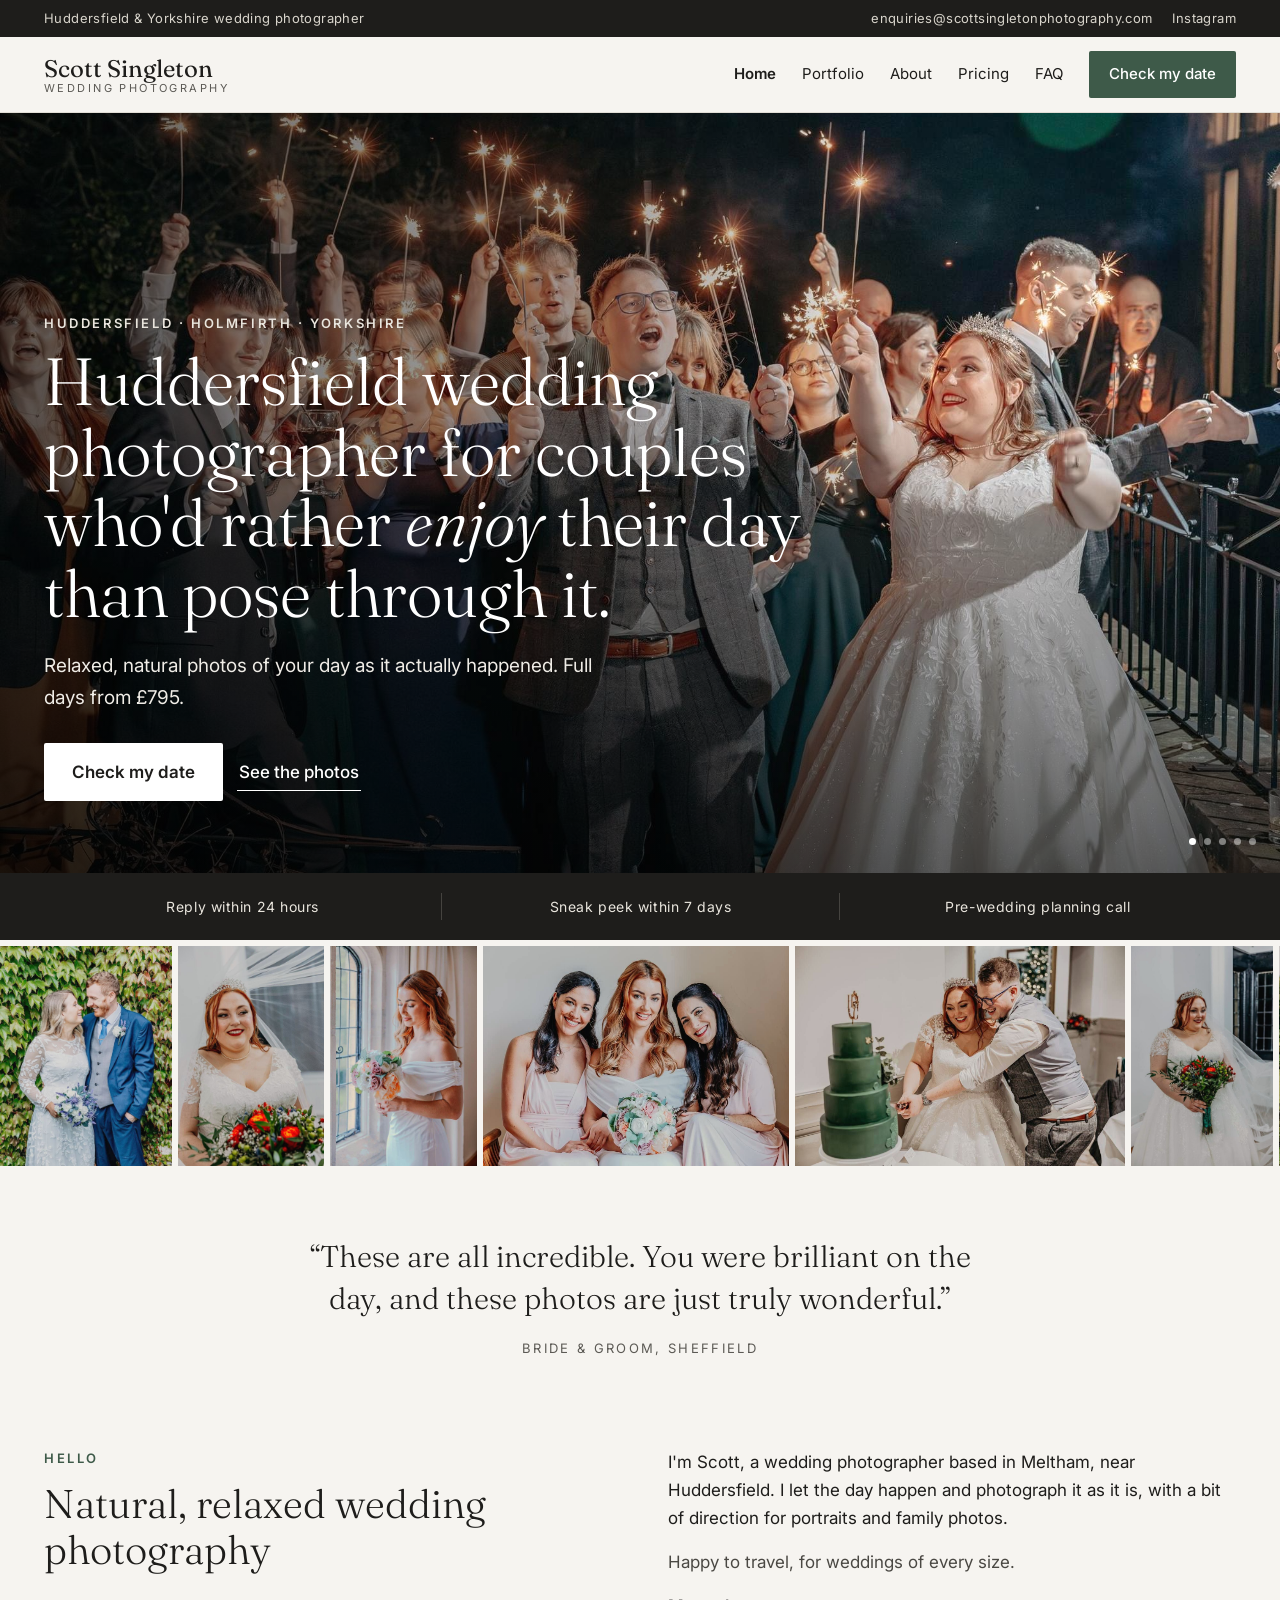
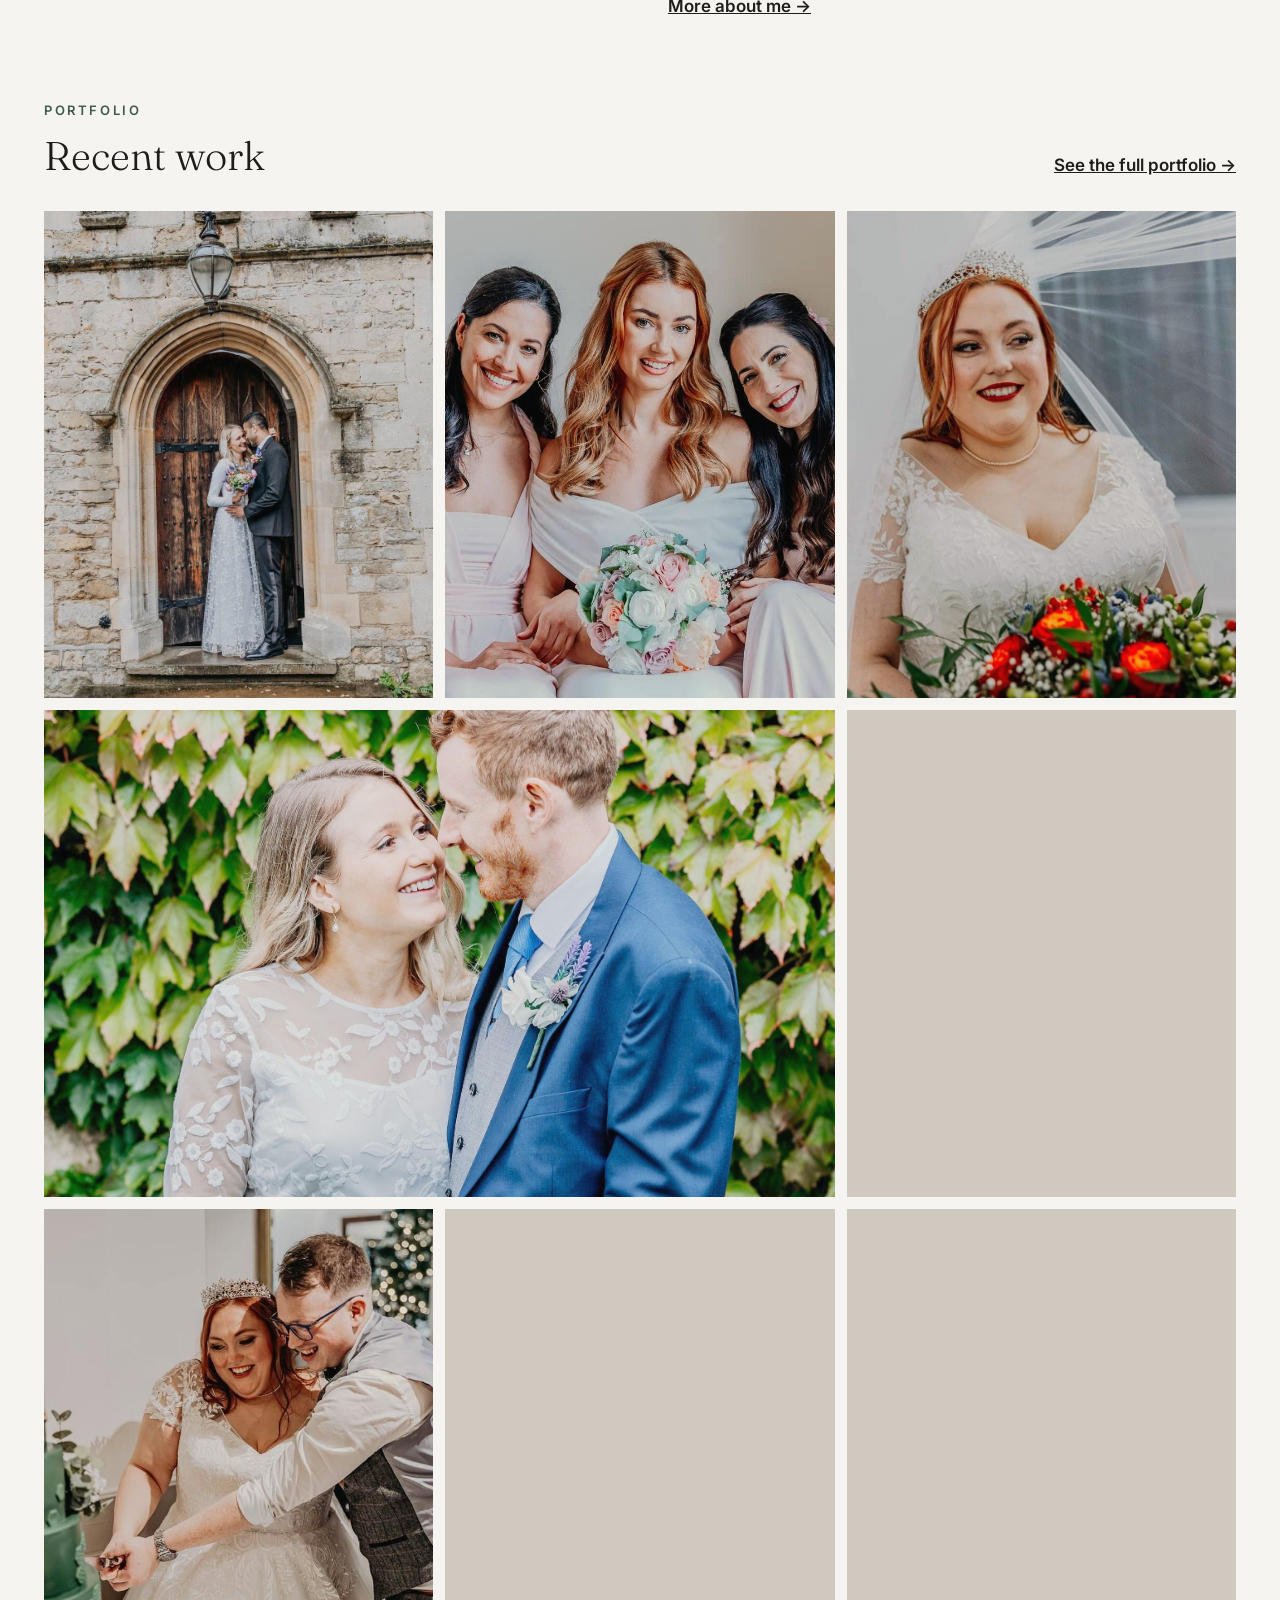
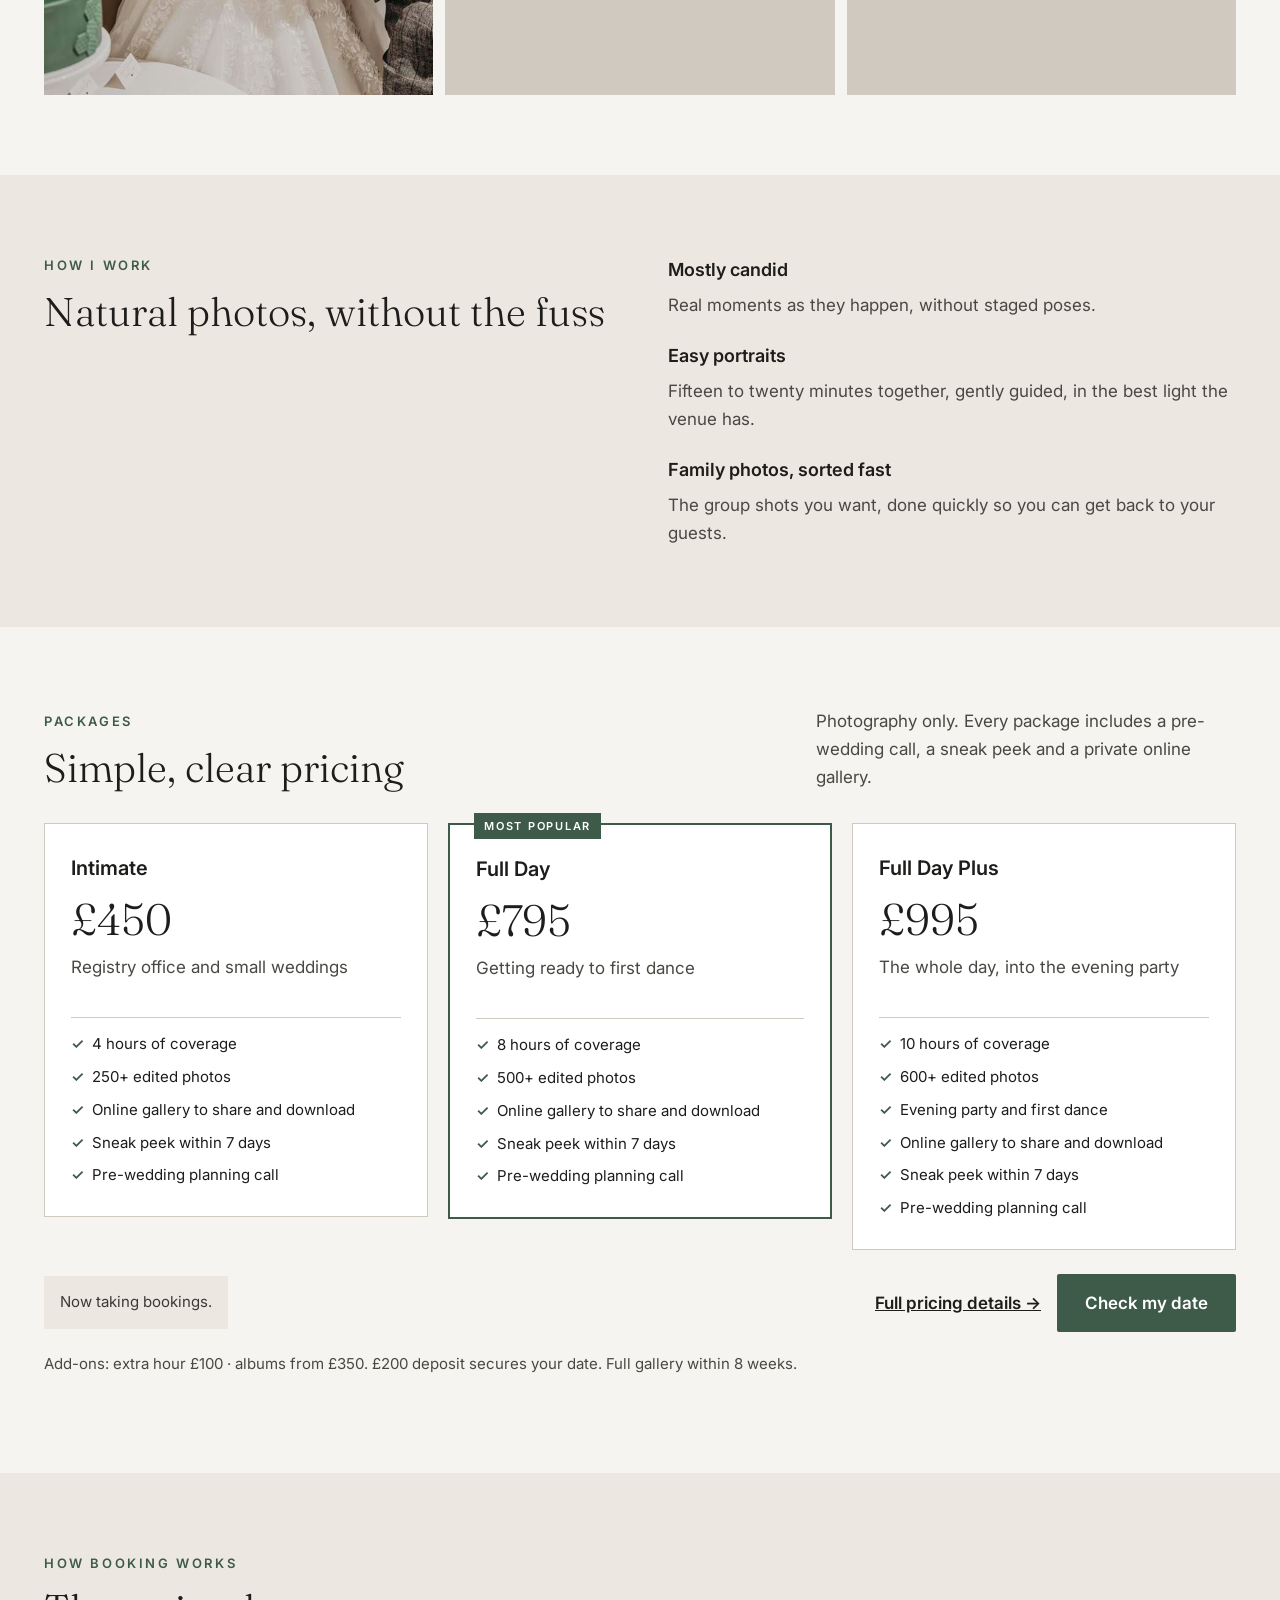
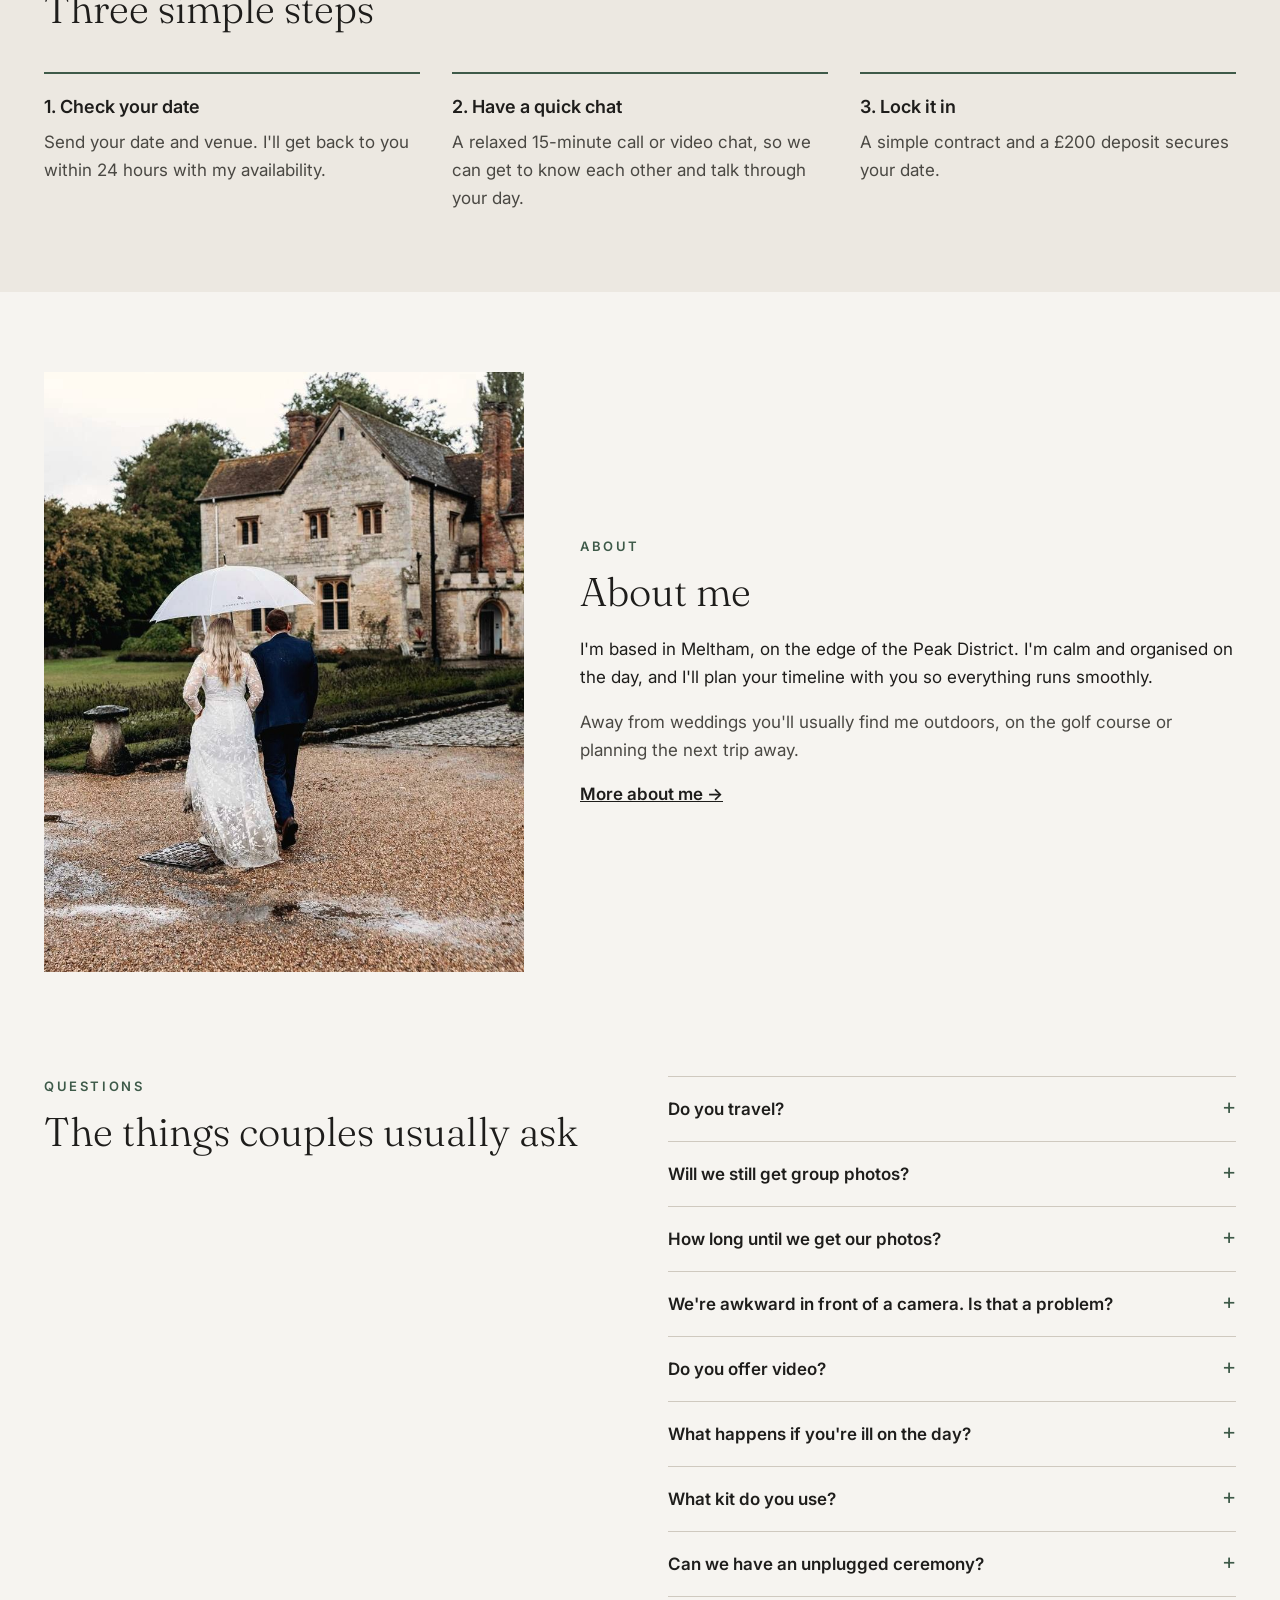
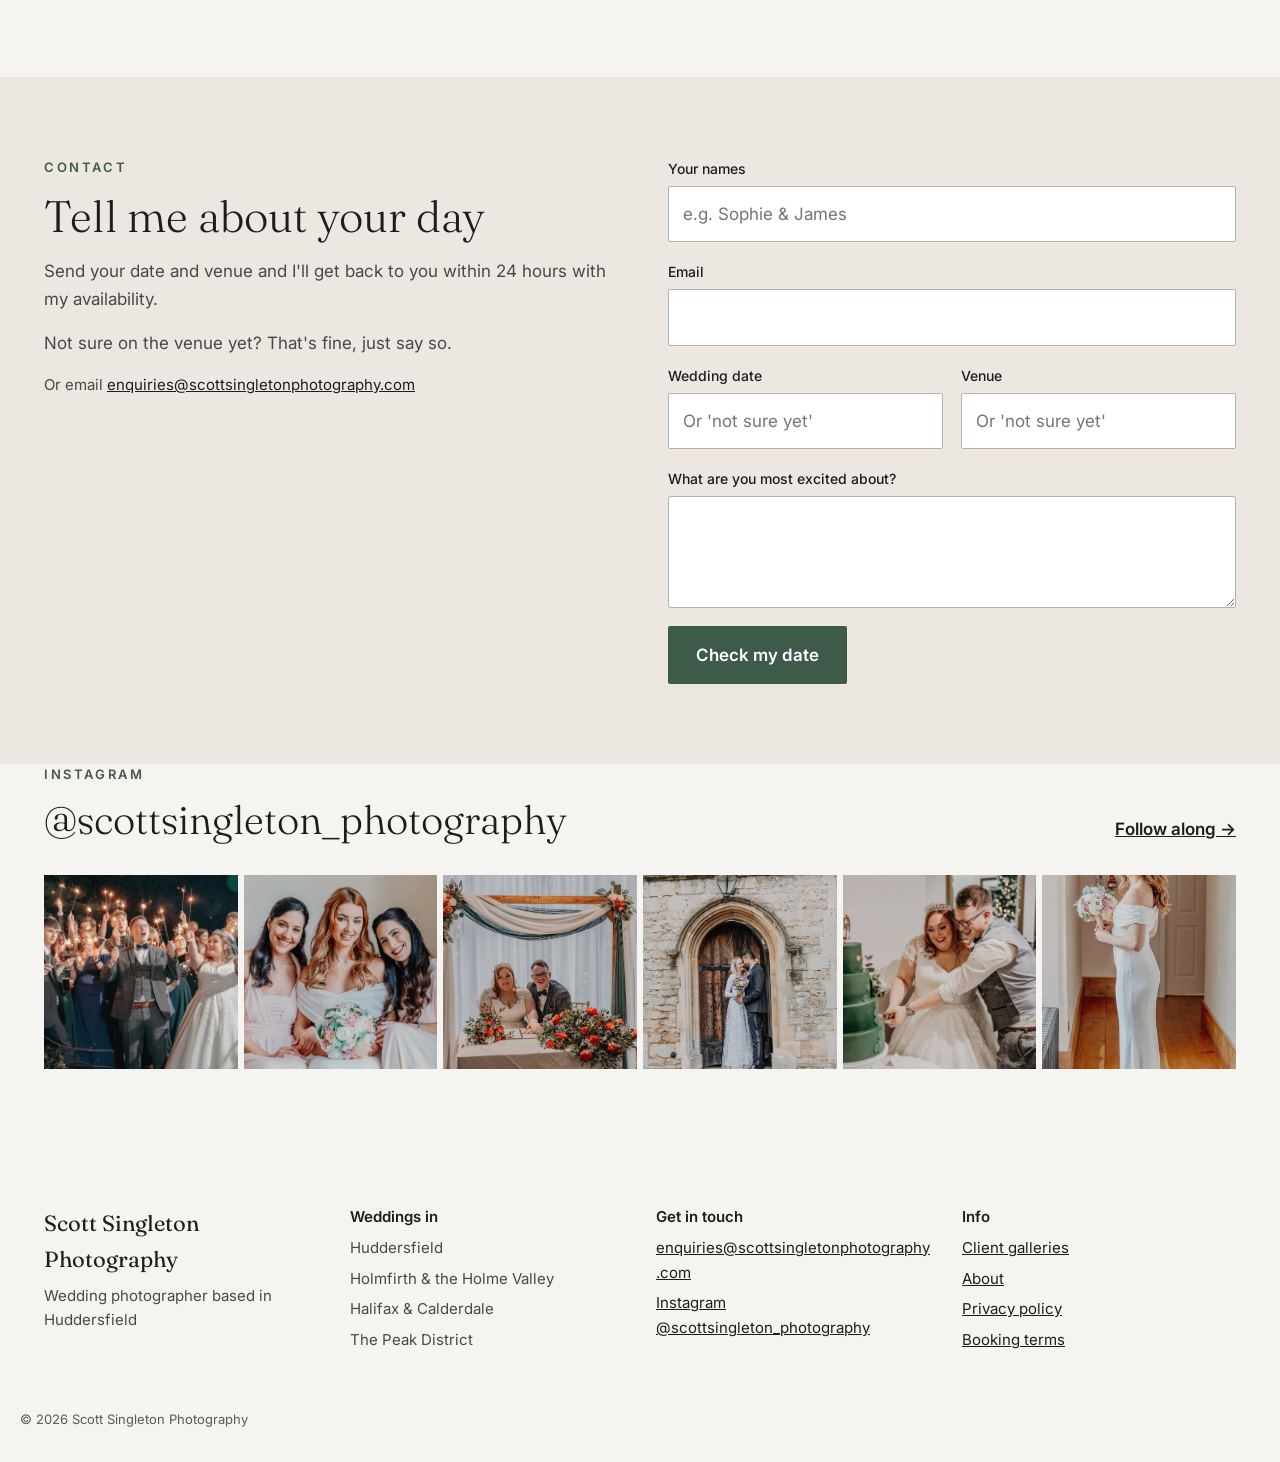
==== commit 5bf9adf2: "Update index.html" ====
--- a/index.html
+++ b/index.html
@@ -217,7 +217,7 @@
 <div class="col"><span class="title">Scott Singleton Photography</span><span>Wedding photographer based in Huddersfield</span></div>
 <div class="col"><b>Weddings in</b><span>Huddersfield</span><span>Holmfirth &amp; the Holme Valley</span><span>Halifax &amp; Calderdale</span><span>The Peak District</span></div>
 <div class="col"><b>Get in touch</b><a href="mailto:enquiries@scottsingletonphotography.com">enquiries@scottsingletonphotography.com</a><a href="https://www.instagram.com/scottsingleton_photography/" rel="me">Instagram @scottsingleton_photography</a></div>
-<div class="col"><b>Info</b><a href="about.html">About</a><a href="privacy.html">Privacy policy</a><a href="terms.html">Booking terms</a></div>
+<div class="col"><b>Info</b><a href="https://scottsingletonphotography.pixieset.com/">Client galleries</a><a href="about.html">About</a><a href="privacy.html">Privacy policy</a><a href="terms.html">Booking terms</a></div>
 </div>
 </footer>
 <div class="wrap legal">© 2026 Scott Singleton Photography</div>
